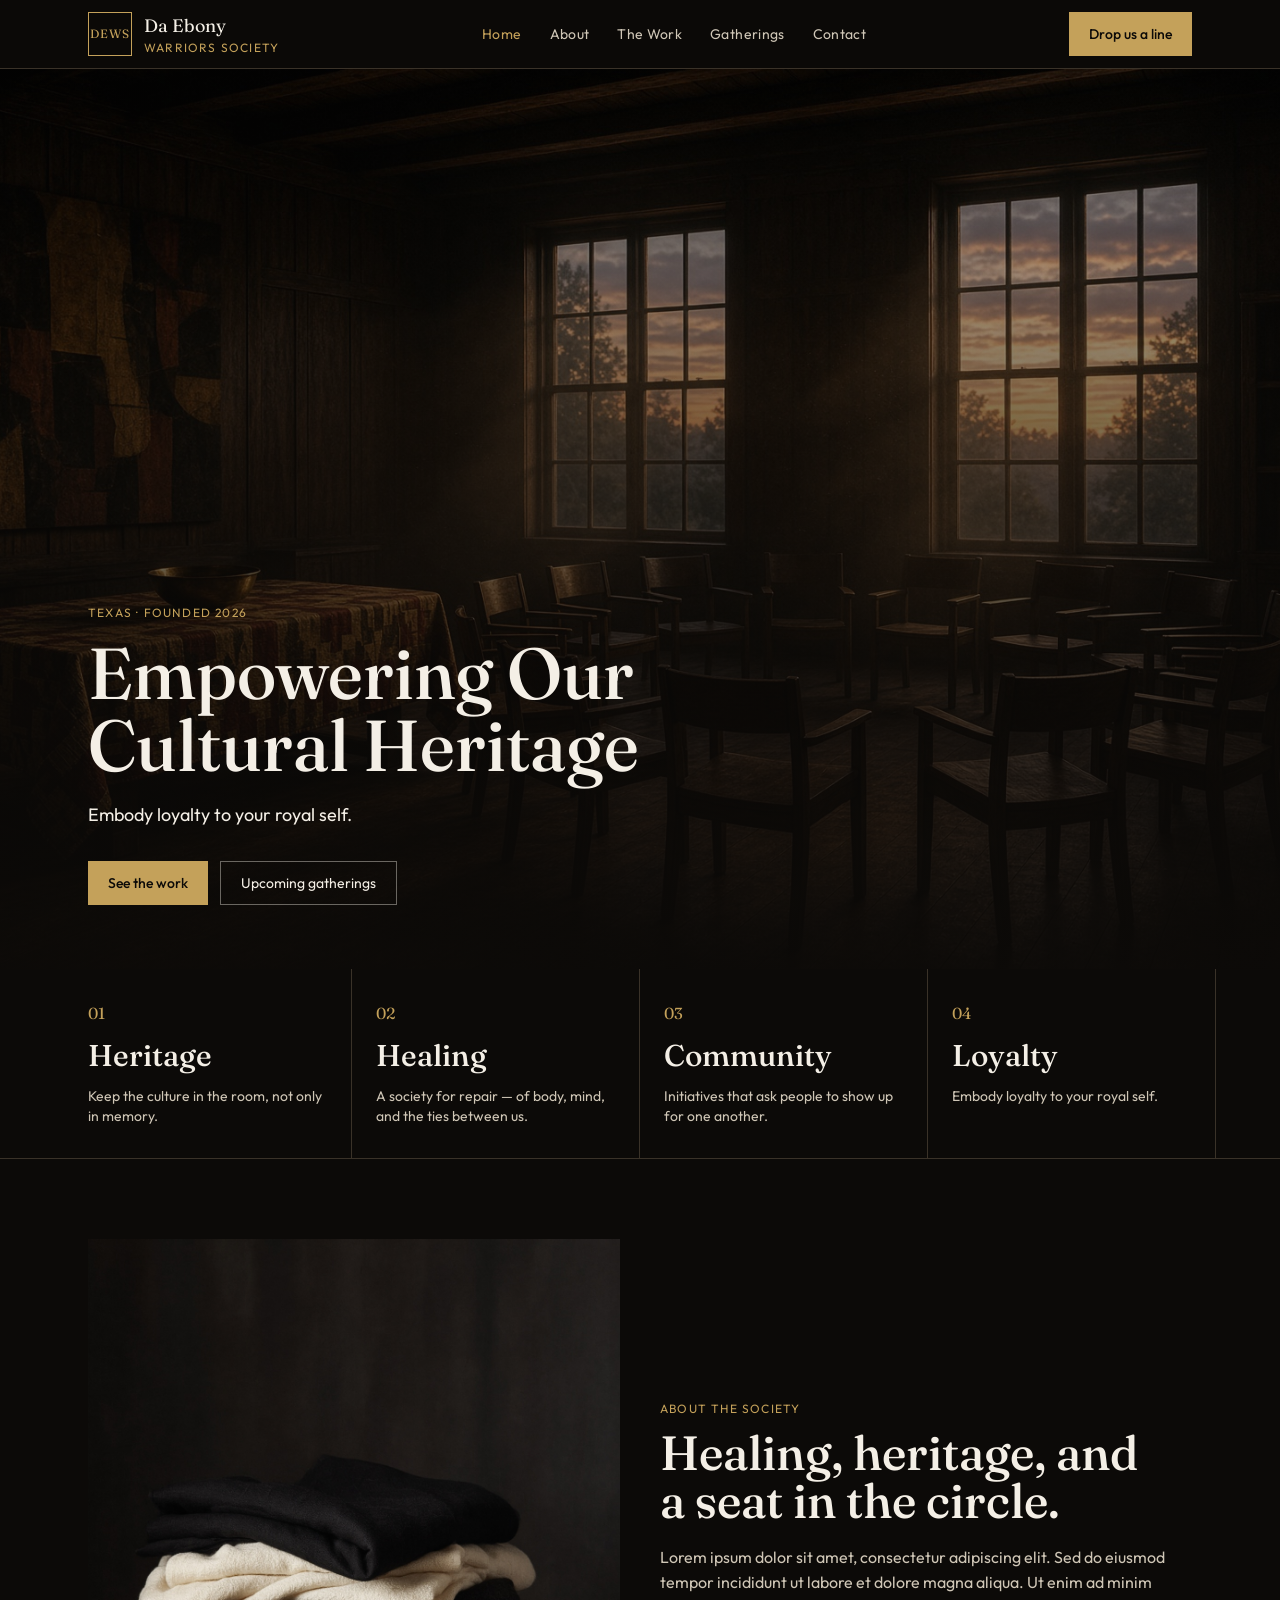
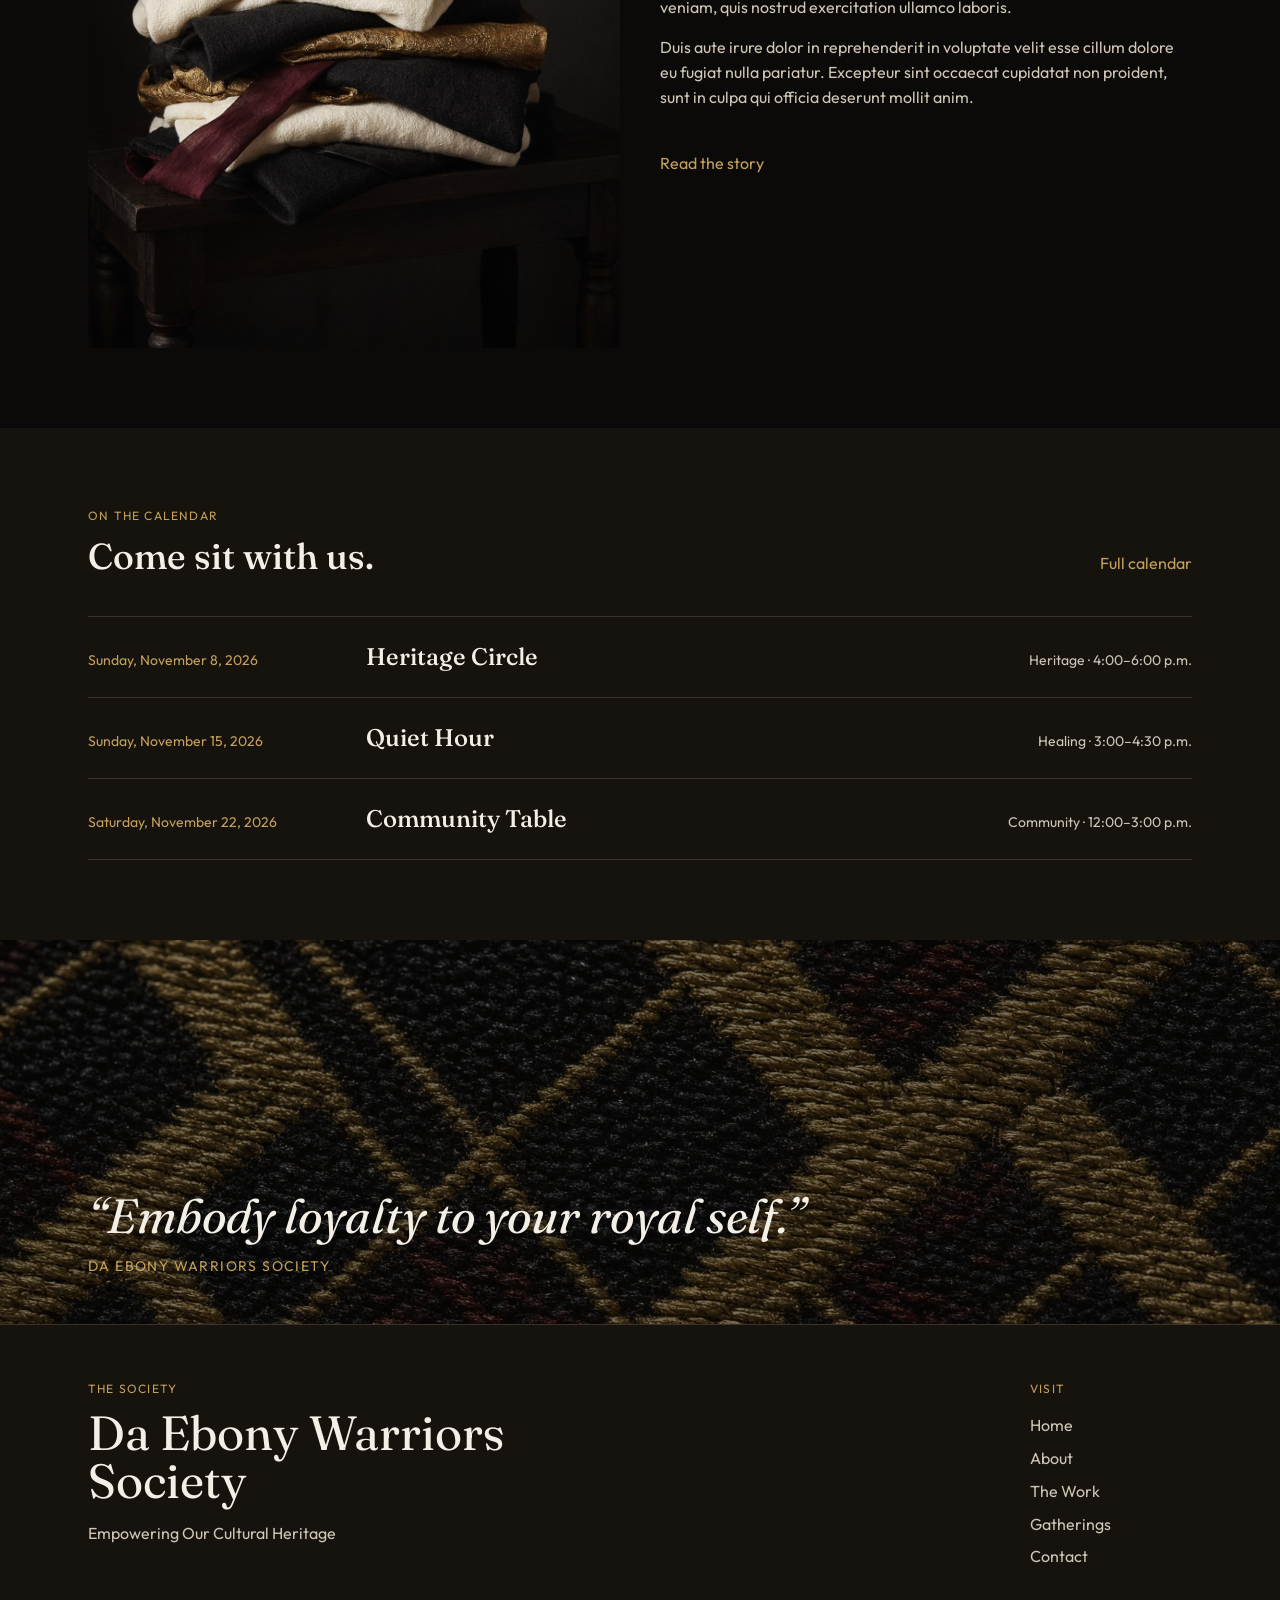
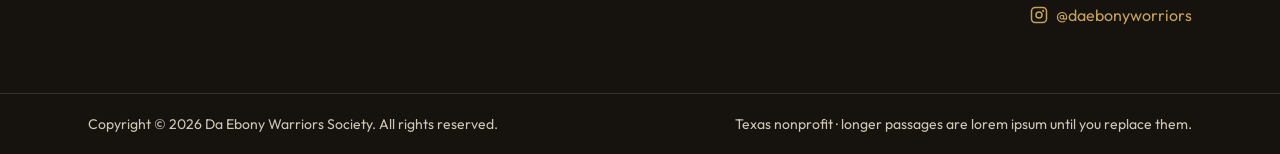
==== index.html @ 44c9ea02 "Initial Commit" ====
<!DOCTYPE html>
<html lang="en">
<head>
  <meta charset="utf-8">
  <meta name="viewport" content="width=device-width, initial-scale=1">
  <title>Da Ebony Warriors Society — Empowering Our Cultural Heritage</title>
  <meta name="description" content="Da Ebony Warriors Society. Empowering Our Cultural Heritage. A Texas society for healing, heritage, and community.">
  <meta name="theme-color" content="#0c0a08">
  <link rel="icon" href="favicon.svg" type="image/svg+xml">
  <link rel="preconnect" href="https://fonts.googleapis.com">
  <link rel="preconnect" href="https://fonts.gstatic.com" crossorigin>
  <link href="https://fonts.googleapis.com/css2?family=Fraunces:ital,opsz,wght@0,9..144,500;0,9..144,620;1,9..144,500&family=Outfit:wght@300;400;500;600&display=swap" rel="stylesheet">
  <link rel="stylesheet" href="css/site.css">
  <link rel="stylesheet" href="css/extras.css">
</head>
<body class="bg-ink text-ivory antialiased">
<div class="flex min-h-screen flex-col">
<a href="#content" class="sr-only focus:not-sr-only focus:fixed focus:top-3 focus:left-3 focus:z-50 focus:bg-gold focus:px-4 focus:py-3 focus:text-ink">Skip to content</a>
<header class="sticky top-0 z-40 border-b border-line bg-ink/95 backdrop-blur-md">
  <div class="mx-auto flex max-w-6xl items-center justify-between gap-4 px-6 py-3">
    <a href="index.html" class="flex items-center gap-3" aria-label="Da Ebony Warriors Society home">
      <span class="grid h-11 w-11 place-items-center border border-gold font-display text-xs tracking-widest text-gold">DEWS</span>
      <span class="leading-tight">
        <span class="block font-display text-lg text-ivory">Da Ebony</span>
        <span class="block text-xs tracking-widest text-gold uppercase">Warriors Society</span>
      </span>
    </a>
    <nav class="hidden items-center gap-7 md:flex" aria-label="Primary"><a class="text-sm tracking-wide text-gold" href="index.html">Home</a><a class="text-sm tracking-wide text-ivory-dim hover:text-ivory" href="about.html">About</a><a class="text-sm tracking-wide text-ivory-dim hover:text-ivory" href="work.html">The Work</a><a class="text-sm tracking-wide text-ivory-dim hover:text-ivory" href="gatherings.html">Gatherings</a><a class="text-sm tracking-wide text-ivory-dim hover:text-ivory" href="contact.html">Contact</a></nav>
    <a href="contact.html" class="hidden h-11 items-center bg-gold px-5 text-sm font-medium text-ink hover:bg-gold-2 md:inline-flex">Drop us a line</a>
    <details class="md:hidden">
      <summary class="grid h-11 w-11 place-items-center border border-line text-ivory" aria-label="Open menu"><svg xmlns="http://www.w3.org/2000/svg" width="22" height="22" viewBox="0 0 24 24" fill="none" stroke="currentColor" stroke-width="2" stroke-linecap="round" aria-hidden="true"><path d="M4 6h16M4 12h16M4 18h16"/></svg></summary>
      <nav class="absolute right-0 left-0 border-t border-line bg-ink px-6 py-4" aria-label="Mobile"><a class="flex h-12 items-center border-b border-line font-display text-2xl text-gold" href="index.html">Home</a><a class="flex h-12 items-center border-b border-line font-display text-2xl text-ivory" href="about.html">About</a><a class="flex h-12 items-center border-b border-line font-display text-2xl text-ivory" href="work.html">The Work</a><a class="flex h-12 items-center border-b border-line font-display text-2xl text-ivory" href="gatherings.html">Gatherings</a><a class="flex h-12 items-center border-b border-line font-display text-2xl text-ivory" href="contact.html">Contact</a></nav>
    </details>
  </div>
</header>
<main id="content" class="flex-1">

<section class="relative min-h-screen">
  <img src="images/hall.jpg" alt="An empty wood-paneled gathering room at dusk, chairs in a circle around a table with gold cloth" class="absolute inset-0 h-full w-full object-cover">
  <div class="hero-scrim absolute inset-0"></div>
  <div class="relative mx-auto flex min-h-screen max-w-6xl flex-col justify-end px-6 pt-28 pb-16">
    <p class="text-xs tracking-widest text-gold uppercase">Texas · Founded 2026</p>
    <h1 class="mt-4 max-w-4xl font-display text-5xl text-ivory md:text-7xl">Empowering Our Cultural Heritage</h1>
    <p class="mt-5 max-w-xl text-lg text-ivory">Embody loyalty to your royal self.</p>
    <div class="mt-8 flex flex-wrap gap-3">
      <a href="work.html" class="inline-flex h-11 items-center bg-gold px-5 text-sm font-medium text-ink hover:bg-gold-2">See the work</a>
      <a href="gatherings.html" class="inline-flex h-11 items-center border border-ivory/40 px-5 text-sm text-ivory hover:border-gold hover:text-gold">Upcoming gatherings</a>
    </div>
  </div>
</section>
<section class="border-b border-line"><div class="mx-auto grid max-w-6xl md:grid-cols-4"><article class="border-b border-line px-6 py-8 md:border-r md:border-b-0"><p class="font-display text-gold">01</p><h2 class="mt-3 font-display text-3xl">Heritage</h2><p class="mt-3 text-sm text-ivory-dim">Keep the culture in the room, not only in memory.</p></article><article class="border-b border-line px-6 py-8 md:border-r md:border-b-0"><p class="font-display text-gold">02</p><h2 class="mt-3 font-display text-3xl">Healing</h2><p class="mt-3 text-sm text-ivory-dim">A society for repair — of body, mind, and the ties between us.</p></article><article class="border-b border-line px-6 py-8 md:border-r md:border-b-0"><p class="font-display text-gold">03</p><h2 class="mt-3 font-display text-3xl">Community</h2><p class="mt-3 text-sm text-ivory-dim">Initiatives that ask people to show up for one another.</p></article><article class="border-b border-line px-6 py-8 md:border-r md:border-b-0 md:border-r-0"><p class="font-display text-gold">04</p><h2 class="mt-3 font-display text-3xl">Loyalty</h2><p class="mt-3 text-sm text-ivory-dim">Embody loyalty to your royal self.</p></article></div></section>
<section class="mx-auto grid max-w-6xl items-center gap-10 px-6 py-20 md:grid-cols-2">
  <img src="images/folds.jpg" alt="Folded black, ivory, and gold cloth on a dark wood bench" class="aspect-portrait w-full object-cover">
  <div>
    <p class="text-xs tracking-widest text-gold uppercase">About the society</p>
    <h2 class="mt-3 font-display text-4xl md:text-5xl">Healing, heritage, and a seat in the circle.</h2>
    <p class="mt-5 text-ivory-dim">Lorem ipsum dolor sit amet, consectetur adipiscing elit. Sed do eiusmod tempor incididunt ut labore et dolore magna aliqua. Ut enim ad minim veniam, quis nostrud exercitation ullamco laboris.</p>
    <p class="mt-4 text-ivory-dim">Duis aute irure dolor in reprehenderit in voluptate velit esse cillum dolore eu fugiat nulla pariatur. Excepteur sint occaecat cupidatat non proident, sunt in culpa qui officia deserunt mollit anim.</p>
    <a href="about.html" class="mt-8 inline-flex h-11 items-center text-gold hover:text-gold-2">Read the story</a>
  </div>
</section>
<section class="bg-ink-2"><div class="mx-auto max-w-6xl px-6 py-20">
  <div class="flex flex-wrap items-end justify-between gap-4">
    <div><p class="text-xs tracking-widest text-gold uppercase">On the calendar</p><h2 class="mt-3 font-display text-4xl">Come sit with us.</h2></div>
    <a href="gatherings.html" class="text-gold hover:text-gold-2">Full calendar</a>
  </div>
  <ul class="mt-10 divide-y divide-line border-y border-line"><li class="grid gap-2 py-6 md:grid-cols-12 md:items-baseline"><p class="text-sm text-gold md:col-span-3">Sunday, November 8, 2026</p><h3 class="font-display text-2xl md:col-span-5">Heritage Circle</h3><p class="text-sm text-ivory-dim md:col-span-4 md:text-right">Heritage · 4:00–6:00 p.m.</p></li><li class="grid gap-2 py-6 md:grid-cols-12 md:items-baseline"><p class="text-sm text-gold md:col-span-3">Sunday, November 15, 2026</p><h3 class="font-display text-2xl md:col-span-5">Quiet Hour</h3><p class="text-sm text-ivory-dim md:col-span-4 md:text-right">Healing · 3:00–4:30 p.m.</p></li><li class="grid gap-2 py-6 md:grid-cols-12 md:items-baseline"><p class="text-sm text-gold md:col-span-3">Saturday, November 22, 2026</p><h3 class="font-display text-2xl md:col-span-5">Community Table</h3><p class="text-sm text-ivory-dim md:col-span-4 md:text-right">Community · 12:00–3:00 p.m.</p></li></ul>
</div></section>
<section class="relative">
  <img src="images/cloth.jpg" alt="Handwoven black cloth with antique gold diamonds and chevrons" class="h-80 w-full object-cover md:h-96">
  <div class="absolute inset-0 flex items-end bg-ink/55">
    <blockquote class="mx-auto w-full max-w-6xl px-6 py-12">
      <p class="max-w-3xl font-display text-4xl text-ivory italic md:text-5xl">“Embody loyalty to your royal self.”</p>
      <footer class="mt-4 text-sm tracking-widest text-gold uppercase">Da Ebony Warriors Society</footer>
    </blockquote>
  </div>
</section>

</main>
<footer class="border-t border-line bg-ink-2">
  <div class="mx-auto grid max-w-6xl gap-10 px-6 py-14 md:grid-cols-12">
    <div class="md:col-span-7">
      <p class="text-xs tracking-widest text-gold uppercase">The society</p>
      <p class="mt-3 max-w-xl font-display text-4xl text-ivory md:text-5xl">Da Ebony Warriors Society</p>
      <p class="mt-4 max-w-md text-ivory-dim">Empowering Our Cultural Heritage</p>
    </div>
    <div class="md:col-span-5 md:justify-self-end">
      <p class="text-xs tracking-widest text-gold uppercase">Visit</p>
      <ul class="mt-4 space-y-2"><li><a class="text-ivory-dim hover:text-ivory" href="index.html">Home</a></li><li><a class="text-ivory-dim hover:text-ivory" href="about.html">About</a></li><li><a class="text-ivory-dim hover:text-ivory" href="work.html">The Work</a></li><li><a class="text-ivory-dim hover:text-ivory" href="gatherings.html">Gatherings</a></li><li><a class="text-ivory-dim hover:text-ivory" href="contact.html">Contact</a></li></ul>
      <a href="https://www.instagram.com/daebonyworriors/" class="mt-6 inline-flex h-11 items-center gap-2 text-gold hover:text-gold-2" target="_blank" rel="noreferrer"><svg xmlns="http://www.w3.org/2000/svg" width="18" height="18" viewBox="0 0 24 24" fill="none" stroke="currentColor" stroke-width="2" stroke-linecap="round" stroke-linejoin="round" aria-hidden="true"><rect width="20" height="20" x="2" y="2" rx="5"/><circle cx="12" cy="12" r="4"/><circle cx="17.5" cy="6.5" r="0.5" fill="currentColor"/></svg> @daebonyworriors</a>
    </div>
  </div>
  <div class="border-t border-line">
    <div class="mx-auto flex max-w-6xl flex-col gap-2 px-6 py-5 text-sm text-ivory-dim md:flex-row md:items-center md:justify-between">
      <p>Copyright © 2026 Da Ebony Warriors Society. All rights reserved.</p>
      <p>Texas nonprofit · longer passages are lorem ipsum until you replace them.</p>
    </div>
  </div>
</footer>
</div>
<script src="js/site.js"></script>
</body>
</html>
---- css/site.css ----
/*! tailwindcss v4.3.3 | MIT License | https://tailwindcss.com */
@layer properties{@supports (((-webkit-hyphens:none)) and (not (margin-trim:inline))) or ((-moz-orient:inline) and (not (color:rgb(from red r g b)))){*,:before,:after,::backdrop{--tw-scale-x:1;--tw-scale-y:1;--tw-scale-z:1;--tw-rotate-x:initial;--tw-rotate-y:initial;--tw-rotate-z:initial;--tw-skew-x:initial;--tw-skew-y:initial;--tw-space-y-reverse:0;--tw-divide-y-reverse:0;--tw-border-style:solid;--tw-leading:initial;--tw-font-weight:initial;--tw-tracking:initial;--tw-ordinal:initial;--tw-slashed-zero:initial;--tw-numeric-figure:initial;--tw-numeric-spacing:initial;--tw-numeric-fraction:initial;--tw-shadow:0 0 #0000;--tw-shadow-color:initial;--tw-shadow-alpha:100%;--tw-inset-shadow:0 0 #0000;--tw-inset-shadow-color:initial;--tw-inset-shadow-alpha:100%;--tw-ring-color:initial;--tw-ring-shadow:0 0 #0000;--tw-inset-ring-color:initial;--tw-inset-ring-shadow:0 0 #0000;--tw-ring-inset:initial;--tw-ring-offset-width:0px;--tw-ring-offset-color:#fff;--tw-ring-offset-shadow:0 0 #0000;--tw-outline-style:solid;--tw-blur:initial;--tw-brightness:initial;--tw-contrast:initial;--tw-grayscale:initial;--tw-hue-rotate:initial;--tw-invert:initial;--tw-opacity:initial;--tw-saturate:initial;--tw-sepia:initial;--tw-drop-shadow:initial;--tw-drop-shadow-color:initial;--tw-drop-shadow-alpha:100%;--tw-drop-shadow-size:initial;--tw-backdrop-blur:initial;--tw-backdrop-brightness:initial;--tw-backdrop-contrast:initial;--tw-backdrop-grayscale:initial;--tw-backdrop-hue-rotate:initial;--tw-backdrop-invert:initial;--tw-backdrop-opacity:initial;--tw-backdrop-saturate:initial;--tw-backdrop-sepia:initial;--tw-duration:initial;--tw-ease:initial;--tw-content:"";--tw-translate-x:0;--tw-translate-y:0;--tw-translate-z:0}}}@layer theme{:root,:host{--font-sans:"Outfit", system-ui, sans-serif;--font-mono:ui-monospace, SFMono-Regular, Menlo, Monaco, Consolas, "Liberation Mono", "Courier New", monospace;--color-red-500:oklch(63.7% .237 25.331);--color-zinc-50:oklch(98.5% 0 none);--color-zinc-400:oklch(70.5% .015 286.067);--color-zinc-500:oklch(55.2% .016 285.938);--color-zinc-900:oklch(21% .006 285.885);--color-zinc-950:oklch(14.1% .005 285.823);--color-neutral-100:oklch(97% 0 none);--color-neutral-300:oklch(87% 0 none);--color-neutral-500:oklch(55.6% 0 none);--color-neutral-700:oklch(37.1% 0 none);--color-neutral-900:oklch(20.5% 0 none);--color-black:#000;--color-white:#fff;--spacing:.25rem;--container-sm:24rem;--container-md:28rem;--container-xl:36rem;--container-2xl:42rem;--container-3xl:48rem;--container-4xl:56rem;--container-6xl:72rem;--text-xs:.75rem;--text-xs--line-height:calc(1 / .75);--text-sm:.875rem;--text-sm--line-height:calc(1.25 / .875);--text-base:1rem;--text-lg:1.125rem;--text-lg--line-height:calc(1.75 / 1.125);--text-xl:1.25rem;--text-xl--line-height:calc(1.75 / 1.25);--text-2xl:1.5rem;--text-2xl--line-height:calc(2 / 1.5);--text-3xl:1.875rem;--text-3xl--line-height:calc(2.25 / 1.875);--text-4xl:2.25rem;--text-4xl--line-height:calc(2.5 / 2.25);--text-5xl:3rem;--text-5xl--line-height:1;--text-6xl:3.75rem;--text-6xl--line-height:1;--text-7xl:4.5rem;--text-7xl--line-height:1;--font-weight-medium:500;--font-weight-semibold:600;--tracking-tight:-.025em;--tracking-wide:.025em;--tracking-widest:.1em;--leading-tight:1.25;--leading-snug:1.375;--leading-normal:1.5;--radius-xs:.125rem;--radius-sm:2px;--radius-md:.375rem;--radius-lg:.5rem;--radius-xl:.75rem;--radius-2xl:1rem;--ease-out:cubic-bezier(0, 0, .2, 1);--ease-in-out:cubic-bezier(.4, 0, .2, 1);--animate-pulse:pulse 2s cubic-bezier(.4, 0, .6, 1) infinite;--blur-md:12px;--aspect-video:16 / 9;--default-transition-duration:.15s;--default-transition-timing-function:cubic-bezier(.4, 0, .2, 1);--default-font-family:var(--font-sans);--default-mono-font-family:var(--font-mono);--font-display:"Fraunces", "Iowan Old Style", Georgia, serif;--color-ink:#0c0a08;--color-ink-2:#16120e;--color-line:#3a3228;--color-ivory:#f4efe6;--color-ivory-dim:#cfc6b6;--color-gold:#c4a15a;--color-gold-2:#e4c98a;--color-blood:#7a2e2a;--aspect-portrait:3 / 4;--aspect-photo:3 / 2}}@layer base{*,:after,:before,::backdrop{box-sizing:border-box;border:0 solid;margin:0;padding:0}::file-selector-button{box-sizing:border-box;border:0 solid;margin:0;padding:0}html,:host{-webkit-text-size-adjust:100%;tab-size:4;line-height:1.5;font-family:var(--default-font-family,-apple-system, BlinkMacSystemFont, "Segoe UI", Roboto, "Helvetica Neue", "Noto Sans", Arial, sans-serif, "Apple Color Emoji", "Segoe UI Emoji", "Segoe UI Symbol", "Noto Color Emoji");font-feature-settings:var(--default-font-feature-settings,normal);font-variation-settings:var(--default-font-variation-settings,normal);-webkit-tap-highlight-color:transparent}hr{height:0;color:inherit;border-top-width:1px}abbr:where([title]){-webkit-text-decoration:underline dotted;text-decoration:underline dotted}h1,h2,h3,h4,h5,h6{font-size:inherit;font-weight:inherit}a{color:inherit;-webkit-text-decoration:inherit;-webkit-text-decoration:inherit;-webkit-text-decoration:inherit;-webkit-text-decoration:inherit;text-decoration:inherit}b,strong{font-weight:bolder}code,kbd,samp,pre{font-family:var(--default-mono-font-family,ui-monospace, SFMono-Regular, Menlo, Monaco, Consolas, "Liberation Mono", "Courier New", monospace);font-feature-settings:var(--default-mono-font-feature-settings,normal);font-variation-settings:var(--default-mono-font-variation-settings,normal);font-size:1em}small{font-size:80%}sub,sup{vertical-align:baseline;font-size:75%;line-height:0;position:relative}sub{bottom:-.25em}sup{top:-.5em}table{text-indent:0;border-color:inherit;border-collapse:collapse}:-moz-focusring:where(:not(iframe)){outline:auto}progress{vertical-align:baseline}summary{display:list-item}ol,ul,menu{list-style:none}img,svg,video,canvas,audio,iframe,embed,object{vertical-align:middle;display:block}img,video{max-width:100%;height:auto}button,input,select,optgroup,textarea{font:inherit;font-feature-settings:inherit;font-variation-settings:inherit;letter-spacing:inherit;color:inherit;opacity:1;background-color:#0000;border-radius:0}::file-selector-button{font:inherit;font-feature-settings:inherit;font-variation-settings:inherit;letter-spacing:inherit;color:inherit;opacity:1;background-color:#0000;border-radius:0}:where(select:is([multiple],[size])) optgroup{font-weight:bolder}:where(select:is([multiple],[size])) optgroup option{padding-inline-start:20px}::file-selector-button{margin-inline-end:4px}::placeholder{opacity:1}@supports (not ((-webkit-appearance:-apple-pay-button))) or (contain-intrinsic-size:1px){::placeholder{color:currentColor}@supports (color:color-mix(in lab, red, red)){::placeholder{color:color-mix(in oklab, currentcolor 50%, transparent)}}}textarea{resize:vertical}::-webkit-search-decoration{-webkit-appearance:none}::-webkit-date-and-time-value{min-height:1lh;text-align:inherit}::-webkit-datetime-edit{display:inline-flex}::-webkit-datetime-edit-fields-wrapper{padding:0}::-webkit-datetime-edit{padding-block:0}::-webkit-datetime-edit-year-field{padding-block:0}::-webkit-datetime-edit-month-field{padding-block:0}::-webkit-datetime-edit-day-field{padding-block:0}::-webkit-datetime-edit-hour-field{padding-block:0}::-webkit-datetime-edit-minute-field{padding-block:0}::-webkit-datetime-edit-second-field{padding-block:0}::-webkit-datetime-edit-millisecond-field{padding-block:0}::-webkit-datetime-edit-meridiem-field{padding-block:0}::-webkit-calendar-picker-indicator{line-height:1}:-moz-ui-invalid{box-shadow:none}button,input:where([type=button],[type=reset],[type=submit]){appearance:button}::file-selector-button{appearance:button}::-webkit-inner-spin-button{height:auto}::-webkit-outer-spin-button{height:auto}[hidden]:where(:not([hidden=until-found])){display:none!important}html{scroll-behavior:smooth}body{background:var(--color-ink);color:var(--color-ivory);font-family:var(--font-sans);-webkit-font-smoothing:antialiased;line-height:1.55}h1,h2,h3{font-family:var(--font-display);text-wrap:balance;font-weight:500;line-height:1.08}p{text-wrap:pretty}button:not(:disabled),[role=button]:not(:disabled){cursor:pointer}:focus-visible{outline:2px solid var(--color-gold);outline-offset:3px}::selection{background:var(--color-gold);color:var(--color-ink)}img{max-width:100%}}@layer components;@layer utilities{.collapse{visibility:collapse}.invisible{visibility:hidden}.visible{visibility:visible}.sr-only{clip-path:inset(50%);white-space:nowrap;border-width:0;width:1px;height:1px;margin:-1px;padding:0;position:absolute;overflow:hidden}.absolute{position:absolute}.fixed{position:fixed}.relative{position:relative}.static{position:static}.sticky{position:sticky}.inset-0{inset:0}.top-0{top:0}.right-1{right:var(--spacing)}.right-2{right:calc(var(--spacing) * 2)}.right-3{right:calc(var(--spacing) * 3)}.right-4{right:calc(var(--spacing) * 4)}.left-1{left:var(--spacing)}.left-2{left:calc(var(--spacing) * 2)}.left-3{left:calc(var(--spacing) * 3)}.left-4{left:calc(var(--spacing) * 4)}.z-40{z-index:40}.container{width:100%}@media (width>=40rem){.container{max-width:40rem}}@media (width>=48rem){.container{max-width:48rem}}@media (width>=64rem){.container{max-width:64rem}}@media (width>=80rem){.container{max-width:80rem}}@media (width>=96rem){.container{max-width:96rem}}.mx-auto{margin-inline:auto}.mt-1{margin-top:var(--spacing)}.mt-2{margin-top:calc(var(--spacing) * 2)}.mt-3{margin-top:calc(var(--spacing) * 3)}.mt-4{margin-top:calc(var(--spacing) * 4)}.mt-5{margin-top:calc(var(--spacing) * 5)}.mt-6{margin-top:calc(var(--spacing) * 6)}.mt-8{margin-top:calc(var(--spacing) * 8)}.mt-10{margin-top:calc(var(--spacing) * 10)}.ml-px{margin-left:1px}.block{display:block}.flex{display:flex}.grid{display:grid}.hidden{display:none}.inline{display:inline}.inline-flex{display:inline-flex}.table{display:table}.aspect-photo{aspect-ratio:var(--aspect-photo)}.aspect-portrait{aspect-ratio:var(--aspect-portrait)}.aspect-video{aspect-ratio:var(--aspect-video)}.size-5{width:calc(var(--spacing) * 5);height:calc(var(--spacing) * 5)}.size-10{width:calc(var(--spacing) * 10);height:calc(var(--spacing) * 10)}.h-4{height:calc(var(--spacing) * 4)}.h-8{height:calc(var(--spacing) * 8)}.h-11{height:calc(var(--spacing) * 11)}.h-12{height:calc(var(--spacing) * 12)}.h-80{height:calc(var(--spacing) * 80)}.h-full{height:100%}.min-h-screen{min-height:100vh}.w-4{width:calc(var(--spacing) * 4)}.w-8{width:calc(var(--spacing) * 8)}.w-11{width:calc(var(--spacing) * 11)}.w-full{width:100%}.max-w-2xl{max-width:var(--container-2xl)}.max-w-3xl{max-width:var(--container-3xl)}.max-w-4xl{max-width:var(--container-4xl)}.max-w-6xl{max-width:var(--container-6xl)}.max-w-md{max-width:var(--container-md)}.max-w-sm{max-width:var(--container-sm)}.max-w-xl{max-width:var(--container-xl)}.flex-1{flex:1}.shrink{flex-shrink:1}.scale-100{--tw-scale-x:100%;--tw-scale-y:100%;--tw-scale-z:100%;scale:var(--tw-scale-x) var(--tw-scale-y)}.scale-\[0\.25\]{scale:.25}.transform{transform:var(--tw-rotate-x,) var(--tw-rotate-y,) var(--tw-rotate-z,) var(--tw-skew-x,) var(--tw-skew-y,)}.animate-pulse{animation:var(--animate-pulse)}.cursor-pointer{cursor:pointer}.resize{resize:both}.flex-col{flex-direction:column}.flex-wrap{flex-wrap:wrap}.place-items-center{place-items:center}.items-center{align-items:center}.items-end{align-items:flex-end}.items-start{align-items:flex-start}.justify-between{justify-content:space-between}.justify-center{justify-content:center}.justify-end{justify-content:flex-end}.gap-2{gap:calc(var(--spacing) * 2)}.gap-3{gap:calc(var(--spacing) * 3)}.gap-4{gap:calc(var(--spacing) * 4)}.gap-6{gap:calc(var(--spacing) * 6)}.gap-7{gap:calc(var(--spacing) * 7)}.gap-8{gap:calc(var(--spacing) * 8)}.gap-10{gap:calc(var(--spacing) * 10)}.gap-12{gap:calc(var(--spacing) * 12)}:where(.space-y-2>:not(:last-child)){--tw-space-y-reverse:0;margin-block-start:calc(calc(var(--spacing) * 2) * var(--tw-space-y-reverse));margin-block-end:calc(calc(var(--spacing) * 2) * calc(1 - var(--tw-space-y-reverse)))}:where(.space-y-3>:not(:last-child)){--tw-space-y-reverse:0;margin-block-start:calc(calc(var(--spacing) * 3) * var(--tw-space-y-reverse));margin-block-end:calc(calc(var(--spacing) * 3) * calc(1 - var(--tw-space-y-reverse)))}:where(.divide-y>:not(:last-child)){--tw-divide-y-reverse:0;border-bottom-style:var(--tw-border-style);border-top-style:var(--tw-border-style);border-top-width:calc(1px * var(--tw-divide-y-reverse));border-bottom-width:calc(1px * calc(1 - var(--tw-divide-y-reverse)))}:where(.divide-line>:not(:last-child)){border-color:var(--color-line)}.truncate{text-overflow:ellipsis;white-space:nowrap;overflow:hidden}.rounded{border-radius:.25rem}.rounded-2xl{border-radius:var(--radius-2xl)}.rounded-full{border-radius:2147483647px}.rounded-lg{border-radius:var(--radius-lg)}.rounded-md{border-radius:var(--radius-md)}.rounded-xl{border-radius:var(--radius-xl)}.border{border-style:var(--tw-border-style);border-width:1px}.border-y{border-block-style:var(--tw-border-style);border-block-width:1px}.border-t{border-top-style:var(--tw-border-style);border-top-width:1px}.border-b{border-bottom-style:var(--tw-border-style);border-bottom-width:1px}.border-l-2{border-left-style:var(--tw-border-style);border-left-width:2px}.border-gold{border-color:var(--color-gold)}.border-ivory\/40{border-color:#f4efe666}@supports (color:color-mix(in lab, red, red)){.border-ivory\/40{border-color:color-mix(in oklab, var(--color-ivory) 40%, transparent)}}.border-line{border-color:var(--color-line)}.border-neutral-300{border-color:var(--color-neutral-300)}.bg-black{background-color:var(--color-black)}.bg-black\/10{background-color:#0000001a}@supports (color:color-mix(in lab, red, red)){.bg-black\/10{background-color:color-mix(in oklab, var(--color-black) 10%, transparent)}}.bg-blood{background-color:var(--color-blood)}.bg-gold{background-color:var(--color-gold)}.bg-ink{background-color:var(--color-ink)}.bg-ink-2{background-color:var(--color-ink-2)}.bg-ink\/55{background-color:#0c0a088c}@supports (color:color-mix(in lab, red, red)){.bg-ink\/55{background-color:color-mix(in oklab, var(--color-ink) 55%, transparent)}}.bg-ink\/95{background-color:#0c0a08f2}@supports (color:color-mix(in lab, red, red)){.bg-ink\/95{background-color:color-mix(in oklab, var(--color-ink) 95%, transparent)}}.bg-ivory{background-color:var(--color-ivory)}.bg-zinc-50{background-color:var(--color-zinc-50)}.object-cover{object-fit:cover}.p-2{padding:calc(var(--spacing) * 2)}.p-6{padding:calc(var(--spacing) * 6)}.p-8{padding:calc(var(--spacing) * 8)}.p-\[16px\]{padding:16px}.px-3{padding-inline:calc(var(--spacing) * 3)}.px-4{padding-inline:calc(var(--spacing) * 4)}.px-5{padding-inline:calc(var(--spacing) * 5)}.px-6{padding-inline:calc(var(--spacing) * 6)}.py-2{padding-block:calc(var(--spacing) * 2)}.py-3{padding-block:calc(var(--spacing) * 3)}.py-4{padding-block:calc(var(--spacing) * 4)}.py-5{padding-block:calc(var(--spacing) * 5)}.py-6{padding-block:calc(var(--spacing) * 6)}.py-8{padding-block:calc(var(--spacing) * 8)}.py-12{padding-block:calc(var(--spacing) * 12)}.py-14{padding-block:calc(var(--spacing) * 14)}.py-16{padding-block:calc(var(--spacing) * 16)}.py-20{padding-block:calc(var(--spacing) * 20)}.py-24{padding-block:calc(var(--spacing) * 24)}.pt-28{padding-top:calc(var(--spacing) * 28)}.pr-3\.5{padding-right:calc(var(--spacing) * 3.5)}.pb-8{padding-bottom:calc(var(--spacing) * 8)}.pb-16{padding-bottom:calc(var(--spacing) * 16)}.pl-4{padding-left:calc(var(--spacing) * 4)}.text-center{text-align:center}.text-left{text-align:left}.font-display{font-family:var(--font-display)}.text-2xl{font-size:var(--text-2xl);line-height:var(--tw-leading,var(--text-2xl--line-height))}.text-3xl{font-size:var(--text-3xl);line-height:var(--tw-leading,var(--text-3xl--line-height))}.text-4xl{font-size:var(--text-4xl);line-height:var(--tw-leading,var(--text-4xl--line-height))}.text-5xl{font-size:var(--text-5xl);line-height:var(--tw-leading,var(--text-5xl--line-height))}.text-lg{font-size:var(--text-lg);line-height:var(--tw-leading,var(--text-lg--line-height))}.text-sm{font-size:var(--text-sm);line-height:var(--tw-leading,var(--text-sm--line-height))}.text-xl{font-size:var(--text-xl);line-height:var(--tw-leading,var(--text-xl--line-height))}.text-xs{font-size:var(--text-xs);line-height:var(--tw-leading,var(--text-xs--line-height))}.text-\[13px\]{font-size:13px}.leading-tight{--tw-leading:var(--leading-tight);line-height:var(--leading-tight)}.font-medium{--tw-font-weight:var(--font-weight-medium);font-weight:var(--font-weight-medium)}.font-semibold{--tw-font-weight:var(--font-weight-semibold);font-weight:var(--font-weight-semibold)}.tracking-wide{--tw-tracking:var(--tracking-wide);letter-spacing:var(--tracking-wide)}.tracking-widest{--tw-tracking:var(--tracking-widest);letter-spacing:var(--tracking-widest)}.text-balance{text-wrap:balance}.text-wrap{text-wrap:wrap}.break-words{overflow-wrap:break-word}.text-gold{color:var(--color-gold)}.text-gold-2{color:var(--color-gold-2)}.text-ink{color:var(--color-ink)}.text-ivory{color:var(--color-ivory)}.text-ivory-dim{color:var(--color-ivory-dim)}.text-neutral-500{color:var(--color-neutral-500)}.text-red-500{color:var(--color-red-500)}.text-white{color:var(--color-white)}.text-zinc-500{color:var(--color-zinc-500)}.text-zinc-900{color:var(--color-zinc-900)}.uppercase{text-transform:uppercase}.italic{font-style:italic}.tabular-nums{--tw-numeric-spacing:tabular-nums;font-variant-numeric:var(--tw-ordinal,) var(--tw-slashed-zero,) var(--tw-numeric-figure,) var(--tw-numeric-spacing,) var(--tw-numeric-fraction,)}.underline-offset-4{text-underline-offset:4px}.antialiased{-webkit-font-smoothing:antialiased;-moz-osx-font-smoothing:grayscale}.accent-gold{accent-color:var(--color-gold)}.opacity-0{opacity:0}.opacity-70{opacity:.7}.opacity-100{opacity:1}.shadow{--tw-shadow:0 1px 3px 0 var(--tw-shadow-color,#0000001a), 0 1px 2px -1px var(--tw-shadow-color,#0000001a);box-shadow:var(--tw-inset-shadow), var(--tw-inset-ring-shadow), var(--tw-ring-offset-shadow), var(--tw-ring-shadow), var(--tw-shadow)}.ring{--tw-ring-shadow:var(--tw-ring-inset,) 0 0 0 calc(1px + var(--tw-ring-offset-width)) var(--tw-ring-color,currentcolor);box-shadow:var(--tw-inset-shadow), var(--tw-inset-ring-shadow), var(--tw-ring-offset-shadow), var(--tw-ring-shadow), var(--tw-shadow)}.outline,.outline-1{outline-style:var(--tw-outline-style);outline-width:1px}.-outline-offset-1{outline-offset:calc(1px * -1)}.outline-black\/10{outline-color:#0000001a}@supports (color:color-mix(in lab, red, red)){.outline-black\/10{outline-color:color-mix(in oklab, var(--color-black) 10%, transparent)}}.blur{--tw-blur:blur(8px);filter:var(--tw-blur,) var(--tw-brightness,) var(--tw-contrast,) var(--tw-grayscale,) var(--tw-hue-rotate,) var(--tw-invert,) var(--tw-saturate,) var(--tw-sepia,) var(--tw-drop-shadow,)}.blur-\[4px\]{--tw-blur:blur(4px);filter:var(--tw-blur,) var(--tw-brightness,) var(--tw-contrast,) var(--tw-grayscale,) var(--tw-hue-rotate,) var(--tw-invert,) var(--tw-saturate,) var(--tw-sepia,) var(--tw-drop-shadow,)}.blur-none{--tw-blur: ;filter:var(--tw-blur,) var(--tw-brightness,) var(--tw-contrast,) var(--tw-grayscale,) var(--tw-hue-rotate,) var(--tw-invert,) var(--tw-saturate,) var(--tw-sepia,) var(--tw-drop-shadow,)}.grayscale{--tw-grayscale:grayscale(100%);filter:var(--tw-blur,) var(--tw-brightness,) var(--tw-contrast,) var(--tw-grayscale,) var(--tw-hue-rotate,) var(--tw-invert,) var(--tw-saturate,) var(--tw-sepia,) var(--tw-drop-shadow,)}.invert{--tw-invert:invert(100%);filter:var(--tw-blur,) var(--tw-brightness,) var(--tw-contrast,) var(--tw-grayscale,) var(--tw-hue-rotate,) var(--tw-invert,) var(--tw-saturate,) var(--tw-sepia,) var(--tw-drop-shadow,)}.sepia{--tw-sepia:sepia(100%);filter:var(--tw-blur,) var(--tw-brightness,) var(--tw-contrast,) var(--tw-grayscale,) var(--tw-hue-rotate,) var(--tw-invert,) var(--tw-saturate,) var(--tw-sepia,) var(--tw-drop-shadow,)}.filter{filter:var(--tw-blur,) var(--tw-brightness,) var(--tw-contrast,) var(--tw-grayscale,) var(--tw-hue-rotate,) var(--tw-invert,) var(--tw-saturate,) var(--tw-sepia,) var(--tw-drop-shadow,)}.backdrop-blur-md{--tw-backdrop-blur:blur(var(--blur-md));-webkit-backdrop-filter:var(--tw-backdrop-blur,) var(--tw-backdrop-brightness,) var(--tw-backdrop-contrast,) var(--tw-backdrop-grayscale,) var(--tw-backdrop-hue-rotate,) var(--tw-backdrop-invert,) var(--tw-backdrop-opacity,) var(--tw-backdrop-saturate,) var(--tw-backdrop-sepia,);backdrop-filter:var(--tw-backdrop-blur,) var(--tw-backdrop-brightness,) var(--tw-backdrop-contrast,) var(--tw-backdrop-grayscale,) var(--tw-backdrop-hue-rotate,) var(--tw-backdrop-invert,) var(--tw-backdrop-opacity,) var(--tw-backdrop-saturate,) var(--tw-backdrop-sepia,)}.transition{transition-property:color,background-color,border-color,outline-color,text-decoration-color,fill,stroke,--tw-gradient-from,--tw-gradient-via,--tw-gradient-to,opacity,box-shadow,transform,translate,scale,rotate,filter,-webkit-backdrop-filter,backdrop-filter,display,content-visibility,overlay,pointer-events;transition-timing-function:var(--tw-ease,var(--default-transition-timing-function));transition-duration:var(--tw-duration,var(--default-transition-duration))}.transition-\[box-shadow\]{transition-property:box-shadow;transition-timing-function:var(--tw-ease,var(--default-transition-timing-function));transition-duration:var(--tw-duration,var(--default-transition-duration))}.transition-\[opacity\,filter\,scale\]{transition-property:opacity,filter,scale;transition-timing-function:var(--tw-ease,var(--default-transition-timing-function));transition-duration:var(--tw-duration,var(--default-transition-duration))}.transition-\[scale\,background-color\]{transition-property:scale,background-color;transition-timing-function:var(--tw-ease,var(--default-transition-timing-function));transition-duration:var(--tw-duration,var(--default-transition-duration))}.transition-\[scale\,opacity\,filter\]{transition-property:scale,opacity,filter;transition-timing-function:var(--tw-ease,var(--default-transition-timing-function));transition-duration:var(--tw-duration,var(--default-transition-duration))}.transition-transform{transition-property:transform,translate,scale,rotate;transition-timing-function:var(--tw-ease,var(--default-transition-timing-function));transition-duration:var(--tw-duration,var(--default-transition-duration))}.duration-150{--tw-duration:.15s;transition-duration:.15s}.duration-300{--tw-duration:.3s;transition-duration:.3s}.ease-\[cubic-bezier\(0\.2\,0\,0\,1\)\]{--tw-ease:cubic-bezier(.2,0,0,1);transition-timing-function:cubic-bezier(.2,0,0,1)}.ease-out{--tw-ease:var(--ease-out);transition-timing-function:var(--ease-out)}.outline-none{--tw-outline-style:none;outline-style:none}.after\:absolute:after{content:var(--tw-content);position:absolute}.after\:top-1\/2:after{content:var(--tw-content);top:50%}.after\:left-1\/2:after{content:var(--tw-content);left:50%}.after\:size-10:after{content:var(--tw-content);width:calc(var(--spacing) * 10);height:calc(var(--spacing) * 10)}.after\:-translate-1\/2:after{content:var(--tw-content);--tw-translate-x:calc(calc(1 / 2 * 100%) * -1);--tw-translate-y:calc(calc(1 / 2 * 100%) * -1);translate:var(--tw-translate-x) var(--tw-translate-y)}.first\:mt-0:first-child{margin-top:0}@media (hover:hover){.hover\:border-gold:hover{border-color:var(--color-gold)}.hover\:bg-gold-2:hover{background-color:var(--color-gold-2)}.hover\:bg-neutral-100:hover{background-color:var(--color-neutral-100)}.hover\:text-gold:hover{color:var(--color-gold)}.hover\:text-gold-2:hover{color:var(--color-gold-2)}.hover\:text-ivory:hover{color:var(--color-ivory)}.hover\:underline:hover{text-decoration-line:underline}}.focus\:not-sr-only:focus{clip-path:none;white-space:normal;width:auto;height:auto;margin:0;padding:0;position:static;overflow:visible}.focus\:fixed:focus{position:fixed}.focus\:top-3:focus{top:calc(var(--spacing) * 3)}.focus\:left-3:focus{left:calc(var(--spacing) * 3)}.focus\:z-50:focus{z-index:50}.focus\:border-gold:focus{border-color:var(--color-gold)}.focus\:bg-gold:focus{background-color:var(--color-gold)}.focus\:px-4:focus{padding-inline:calc(var(--spacing) * 4)}.focus\:py-3:focus{padding-block:calc(var(--spacing) * 3)}.focus\:text-ink:focus{color:var(--color-ink)}.active\:scale-\[0\.96\]:active,.active\:not-disabled\:scale-\[0\.96\]:active:not(:disabled){scale:.96}.disabled\:cursor-wait:disabled{cursor:wait}.disabled\:no-underline:disabled{text-decoration-line:none}@media (width>=48rem){.md\:col-span-3{grid-column:span 3/span 3}.md\:col-span-4{grid-column:span 4/span 4}.md\:col-span-5{grid-column:span 5/span 5}.md\:col-span-7{grid-column:span 7/span 7}.md\:col-span-8{grid-column:span 8/span 8}.md\:flex{display:flex}.md\:hidden{display:none}.md\:inline-flex{display:inline-flex}.md\:h-96{height:calc(var(--spacing) * 96)}.md\:grid-cols-2{grid-template-columns:repeat(2,minmax(0,1fr))}.md\:grid-cols-3{grid-template-columns:repeat(3,minmax(0,1fr))}.md\:grid-cols-4{grid-template-columns:repeat(4,minmax(0,1fr))}.md\:grid-cols-12{grid-template-columns:repeat(12,minmax(0,1fr))}.md\:flex-row{flex-direction:row}.md\:items-baseline{align-items:baseline}.md\:items-center{align-items:center}.md\:justify-between{justify-content:space-between}.md\:justify-self-end{justify-self:flex-end}.md\:border-r{border-right-style:var(--tw-border-style);border-right-width:1px}.md\:border-b-0{border-bottom-style:var(--tw-border-style);border-bottom-width:0}.md\:p-8{padding:calc(var(--spacing) * 8)}.md\:py-24{padding-block:calc(var(--spacing) * 24)}.md\:text-right{text-align:right}.md\:text-5xl{font-size:var(--text-5xl);line-height:var(--tw-leading,var(--text-5xl--line-height))}.md\:text-6xl{font-size:var(--text-6xl);line-height:var(--tw-leading,var(--text-6xl--line-height))}.md\:text-7xl{font-size:var(--text-7xl);line-height:var(--tw-leading,var(--text-7xl--line-height))}.last\:md\:border-r-0:last-child{border-right-style:var(--tw-border-style);border-right-width:0}}@media (prefers-color-scheme:dark){.dark\:border-neutral-700{border-color:var(--color-neutral-700)}.dark\:bg-white\/20{background-color:#fff3}@supports (color:color-mix(in lab, red, red)){.dark\:bg-white\/20{background-color:color-mix(in oklab, var(--color-white) 20%, transparent)}}.dark\:bg-zinc-950{background-color:var(--color-zinc-950)}.dark\:text-zinc-50{color:var(--color-zinc-50)}.dark\:text-zinc-400{color:var(--color-zinc-400)}.dark\:outline-white\/10{outline-color:#ffffff1a}@supports (color:color-mix(in lab, red, red)){.dark\:outline-white\/10{outline-color:color-mix(in oklab, var(--color-white) 10%, transparent)}}@media (hover:hover){.dark\:hover\:bg-neutral-900:hover{background-color:var(--color-neutral-900)}}}}.hero-scrim{background:linear-gradient(#0c0a0833 0%,#0c0a088c 42%,#0c0a08f0 100%)}@supports (color:color-mix(in lab, red, red)){.hero-scrim{background:linear-gradient(180deg, color-mix(in oklab, var(--color-ink) 20%, transparent) 0%, color-mix(in oklab, var(--color-ink) 55%, transparent) 42%, color-mix(in oklab, var(--color-ink) 94%, transparent) 100%)}}@media (prefers-reduced-motion:reduce){html{scroll-behavior:auto}*,:before,:after{transition-duration:.01ms!important;animation-duration:.01ms!important;animation-iteration-count:1!important}}@property --tw-scale-x{syntax:"*";inherits:false;initial-value:1}@property --tw-scale-y{syntax:"*";inherits:false;initial-value:1}@property --tw-scale-z{syntax:"*";inherits:false;initial-value:1}@property --tw-rotate-x{syntax:"*";inherits:false}@property --tw-rotate-y{syntax:"*";inherits:false}@property --tw-rotate-z{syntax:"*";inherits:false}@property --tw-skew-x{syntax:"*";inherits:false}@property --tw-skew-y{syntax:"*";inherits:false}@property --tw-space-y-reverse{syntax:"*";inherits:false;initial-value:0}@property --tw-divide-y-reverse{syntax:"*";inherits:false;initial-value:0}@property --tw-border-style{syntax:"*";inherits:false;initial-value:solid}@property --tw-leading{syntax:"*";inherits:false}@property --tw-font-weight{syntax:"*";inherits:false}@property --tw-tracking{syntax:"*";inherits:false}@property --tw-ordinal{syntax:"*";inherits:false}@property --tw-slashed-zero{syntax:"*";inherits:false}@property --tw-numeric-figure{syntax:"*";inherits:false}@property --tw-numeric-spacing{syntax:"*";inherits:false}@property --tw-numeric-fraction{syntax:"*";inherits:false}@property --tw-shadow{syntax:"*";inherits:false;initial-value:0 0 #0000}@property --tw-shadow-color{syntax:"*";inherits:false}@property --tw-shadow-alpha{syntax:"<percentage>";inherits:false;initial-value:100%}@property --tw-inset-shadow{syntax:"*";inherits:false;initial-value:0 0 #0000}@property --tw-inset-shadow-color{syntax:"*";inherits:false}@property --tw-inset-shadow-alpha{syntax:"<percentage>";inherits:false;initial-value:100%}@property --tw-ring-color{syntax:"*";inherits:false}@property --tw-ring-shadow{syntax:"*";inherits:false;initial-value:0 0 #0000}@property --tw-inset-ring-color{syntax:"*";inherits:false}@property --tw-inset-ring-shadow{syntax:"*";inherits:false;initial-value:0 0 #0000}@property --tw-ring-inset{syntax:"*";inherits:false}@property --tw-ring-offset-width{syntax:"<length>";inherits:false;initial-value:0}@property --tw-ring-offset-color{syntax:"*";inherits:false;initial-value:#fff}@property --tw-ring-offset-shadow{syntax:"*";inherits:false;initial-value:0 0 #0000}@property --tw-outline-style{syntax:"*";inherits:false;initial-value:solid}@property --tw-blur{syntax:"*";inherits:false}@property --tw-brightness{syntax:"*";inherits:false}@property --tw-contrast{syntax:"*";inherits:false}@property --tw-grayscale{syntax:"*";inherits:false}@property --tw-hue-rotate{syntax:"*";inherits:false}@property --tw-invert{syntax:"*";inherits:false}@property --tw-opacity{syntax:"*";inherits:false}@property --tw-saturate{syntax:"*";inherits:false}@property --tw-sepia{syntax:"*";inherits:false}@property --tw-drop-shadow{syntax:"*";inherits:false}@property --tw-drop-shadow-color{syntax:"*";inherits:false}@property --tw-drop-shadow-alpha{syntax:"<percentage>";inherits:false;initial-value:100%}@property --tw-drop-shadow-size{syntax:"*";inherits:false}@property --tw-backdrop-blur{syntax:"*";inherits:false}@property --tw-backdrop-brightness{syntax:"*";inherits:false}@property --tw-backdrop-contrast{syntax:"*";inherits:false}@property --tw-backdrop-grayscale{syntax:"*";inherits:false}@property --tw-backdrop-hue-rotate{syntax:"*";inherits:false}@property --tw-backdrop-invert{syntax:"*";inherits:false}@property --tw-backdrop-opacity{syntax:"*";inherits:false}@property --tw-backdrop-saturate{syntax:"*";inherits:false}@property --tw-backdrop-sepia{syntax:"*";inherits:false}@property --tw-duration{syntax:"*";inherits:false}@property --tw-ease{syntax:"*";inherits:false}@property --tw-content{syntax:"*";inherits:false;initial-value:""}@property --tw-translate-x{syntax:"*";inherits:false;initial-value:0}@property --tw-translate-y{syntax:"*";inherits:false;initial-value:0}@property --tw-translate-z{syntax:"*";inherits:false;initial-value:0}@keyframes pulse{50%{opacity:.5}}
---- css/extras.css ----
summary { list-style: none; cursor: pointer; }
summary::-webkit-details-marker { display: none; }
.gathering[hidden] { display: none; }
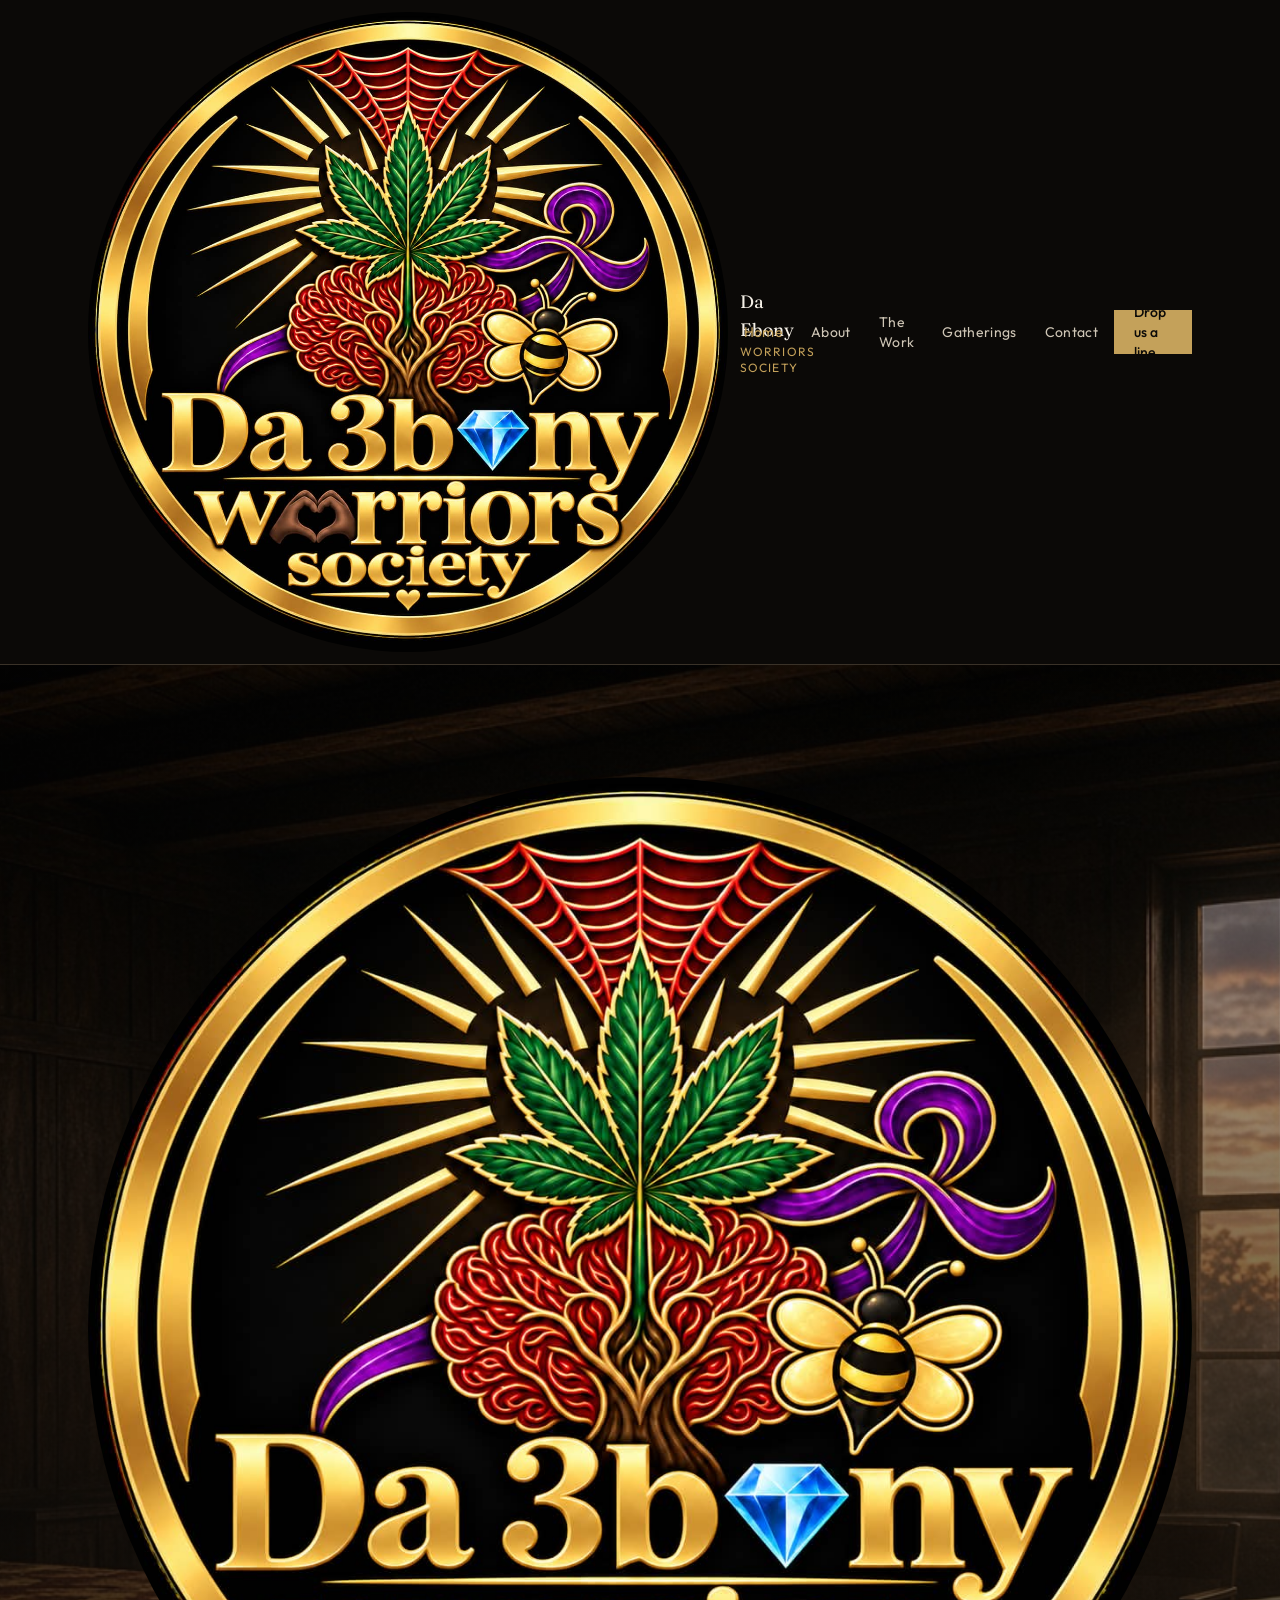
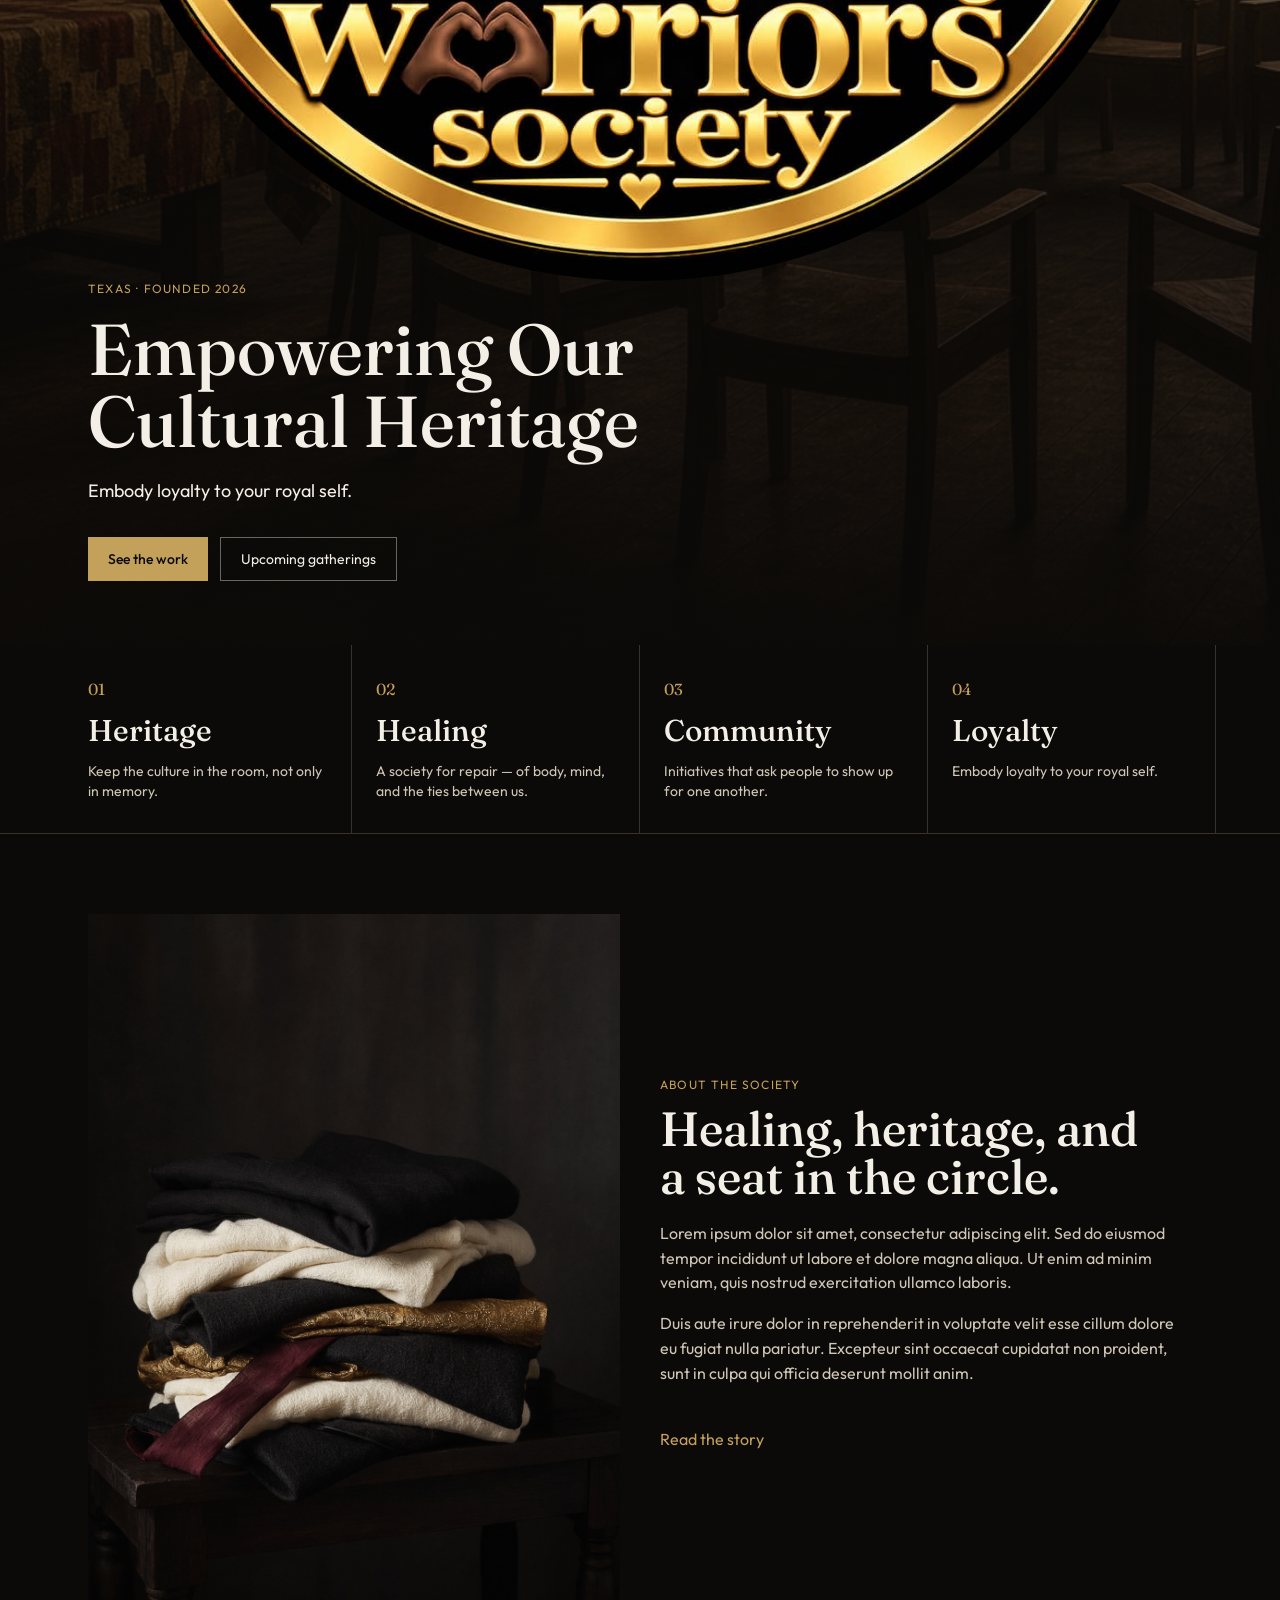
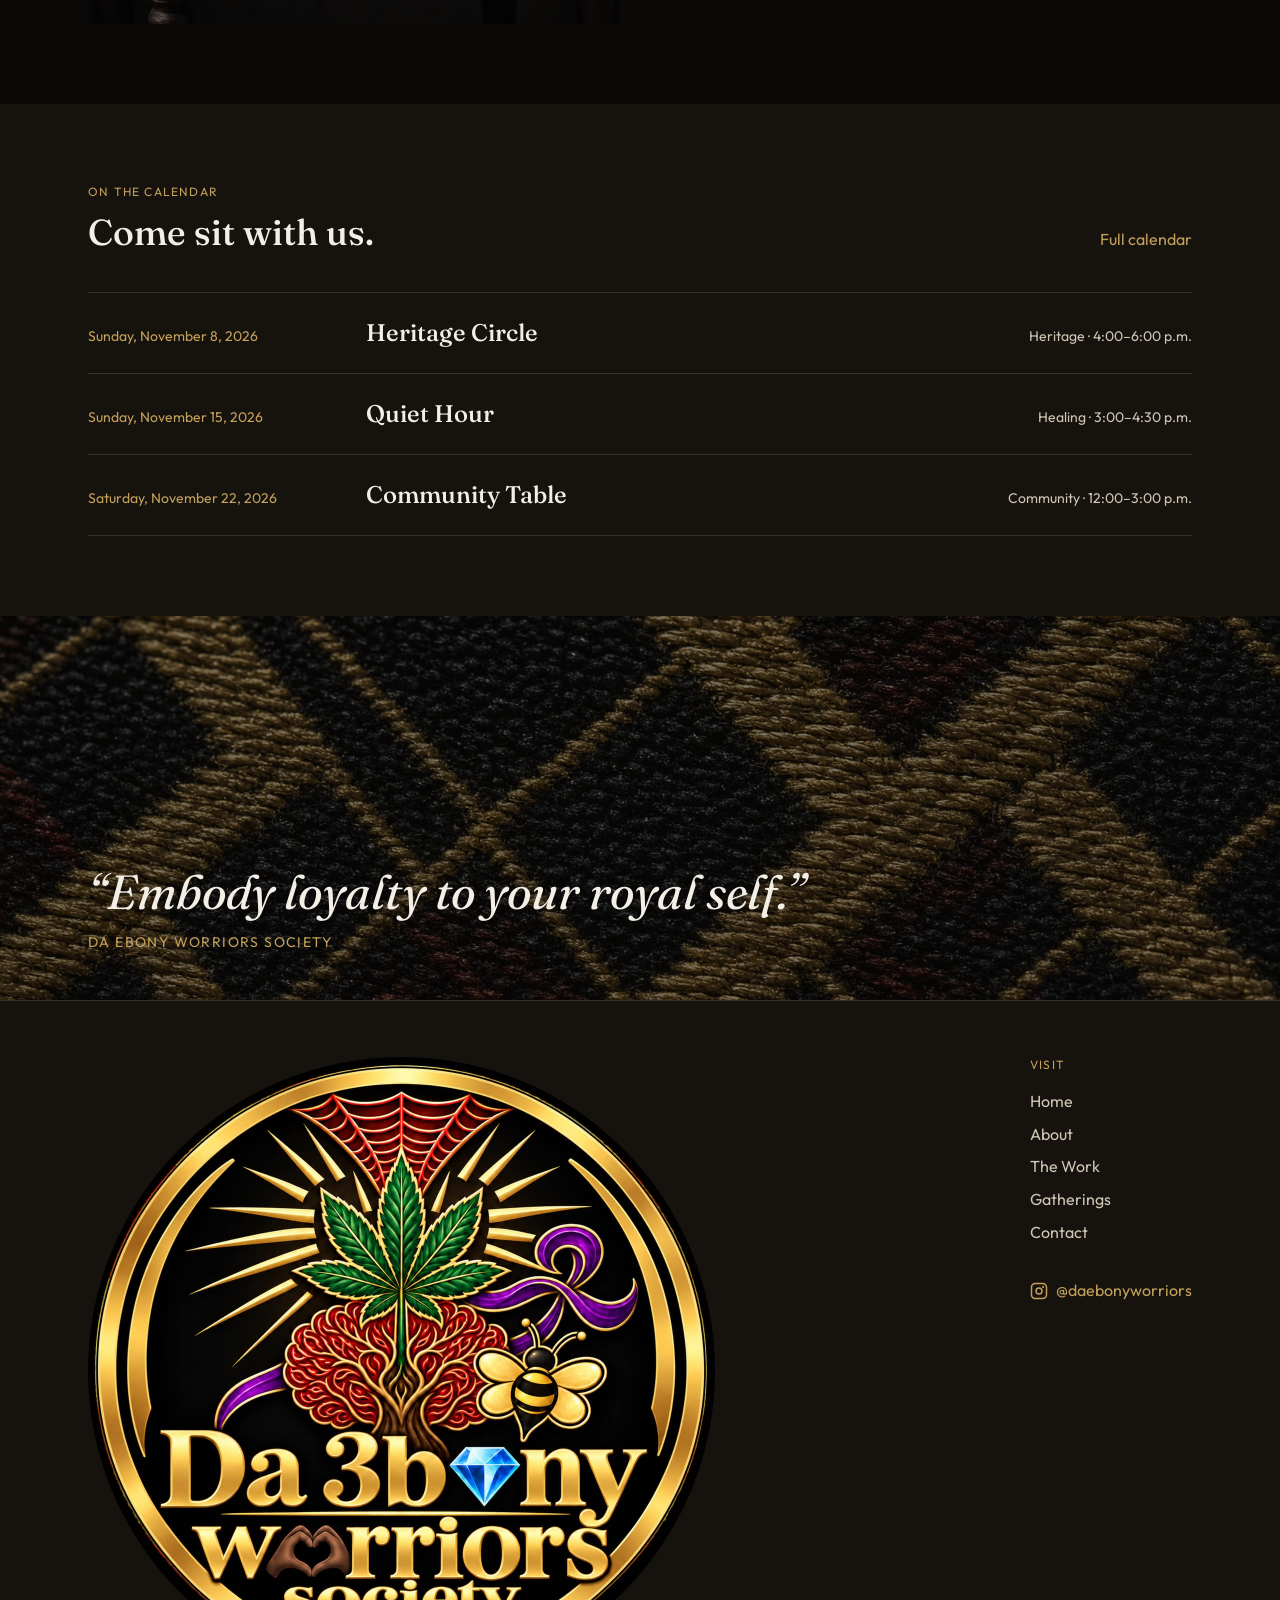
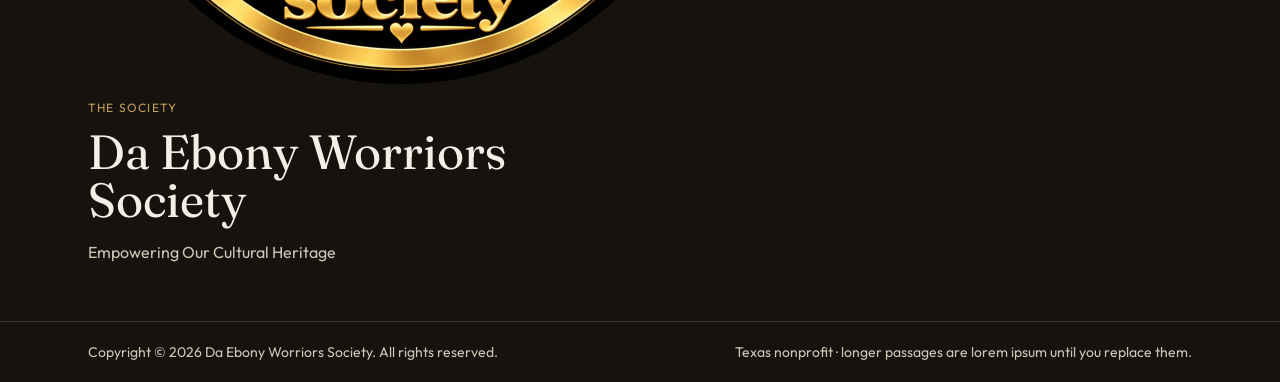
==== commit d8ef12d1: "Added Logo and fixed the device issue" ====
--- a/index.html
+++ b/index.html
@@ -2,11 +2,11 @@
 <html lang="en">
 <head>
   <meta charset="utf-8">
-  <meta name="viewport" content="width=device-width, initial-scale=1">
-  <title>Da Ebony Warriors Society — Empowering Our Cultural Heritage</title>
-  <meta name="description" content="Da Ebony Warriors Society. Empowering Our Cultural Heritage. A Texas society for healing, heritage, and community.">
+  <meta name="viewport" content="width=device-width, initial-scale=1, viewport-fit=cover, interactive-widget=resizes-content">
+  <title>Da Ebony Worriors Society — Empowering Our Cultural Heritage</title>
+  <meta name="description" content="Da Ebony Worriors Society. Empowering Our Cultural Heritage. A Texas society for healing, heritage, and community.">
   <meta name="theme-color" content="#0c0a08">
-  <link rel="icon" href="favicon.svg" type="image/svg+xml">
+  <link rel="icon" href="images/logo.jpg" type="image/jpeg">
   <link rel="preconnect" href="https://fonts.googleapis.com">
   <link rel="preconnect" href="https://fonts.gstatic.com" crossorigin>
   <link href="https://fonts.googleapis.com/css2?family=Fraunces:ital,opsz,wght@0,9..144,500;0,9..144,620;1,9..144,500&family=Outfit:wght@300;400;500;600&display=swap" rel="stylesheet">
@@ -18,11 +18,11 @@
 <a href="#content" class="sr-only focus:not-sr-only focus:fixed focus:top-3 focus:left-3 focus:z-50 focus:bg-gold focus:px-4 focus:py-3 focus:text-ink">Skip to content</a>
 <header class="sticky top-0 z-40 border-b border-line bg-ink/95 backdrop-blur-md">
   <div class="mx-auto flex max-w-6xl items-center justify-between gap-4 px-6 py-3">
-    <a href="index.html" class="flex items-center gap-3" aria-label="Da Ebony Warriors Society home">
-      <span class="grid h-11 w-11 place-items-center border border-gold font-display text-xs tracking-widest text-gold">DEWS</span>
+    <a href="index.html" class="flex items-center gap-3" aria-label="Da Ebony Worriors Society home">
+      <img src="images/logo.jpg" alt="" class="h-14 w-14 rounded-full object-cover md:h-16 md:w-16">
       <span class="leading-tight">
         <span class="block font-display text-lg text-ivory">Da Ebony</span>
-        <span class="block text-xs tracking-widest text-gold uppercase">Warriors Society</span>
+        <span class="block text-xs tracking-widest text-gold uppercase">Worriors Society</span>
       </span>
     </a>
     <nav class="hidden items-center gap-7 md:flex" aria-label="Primary"><a class="text-sm tracking-wide text-gold" href="index.html">Home</a><a class="text-sm tracking-wide text-ivory-dim hover:text-ivory" href="about.html">About</a><a class="text-sm tracking-wide text-ivory-dim hover:text-ivory" href="work.html">The Work</a><a class="text-sm tracking-wide text-ivory-dim hover:text-ivory" href="gatherings.html">Gatherings</a><a class="text-sm tracking-wide text-ivory-dim hover:text-ivory" href="contact.html">Contact</a></nav>
@@ -39,6 +39,7 @@
   <img src="images/hall.jpg" alt="An empty wood-paneled gathering room at dusk, chairs in a circle around a table with gold cloth" class="absolute inset-0 h-full w-full object-cover">
   <div class="hero-scrim absolute inset-0"></div>
   <div class="relative mx-auto flex min-h-screen max-w-6xl flex-col justify-end px-6 pt-28 pb-16">
+    <img src="images/logo.jpg" alt="Da Ebony Worriors Society seal" class="mb-6 h-28 w-28 rounded-full object-cover md:h-36 md:w-36">
     <p class="text-xs tracking-widest text-gold uppercase">Texas · Founded 2026</p>
     <h1 class="mt-4 max-w-4xl font-display text-5xl text-ivory md:text-7xl">Empowering Our Cultural Heritage</h1>
     <p class="mt-5 max-w-xl text-lg text-ivory">Embody loyalty to your royal self.</p>
@@ -71,7 +72,7 @@
   <div class="absolute inset-0 flex items-end bg-ink/55">
     <blockquote class="mx-auto w-full max-w-6xl px-6 py-12">
       <p class="max-w-3xl font-display text-4xl text-ivory italic md:text-5xl">“Embody loyalty to your royal self.”</p>
-      <footer class="mt-4 text-sm tracking-widest text-gold uppercase">Da Ebony Warriors Society</footer>
+      <footer class="mt-4 text-sm tracking-widest text-gold uppercase">Da Ebony Worriors Society</footer>
     </blockquote>
   </div>
 </section>
@@ -80,8 +81,9 @@
 <footer class="border-t border-line bg-ink-2">
   <div class="mx-auto grid max-w-6xl gap-10 px-6 py-14 md:grid-cols-12">
     <div class="md:col-span-7">
-      <p class="text-xs tracking-widest text-gold uppercase">The society</p>
-      <p class="mt-3 max-w-xl font-display text-4xl text-ivory md:text-5xl">Da Ebony Warriors Society</p>
+      <img src="images/logo.jpg" alt="" class="h-24 w-24 rounded-full object-cover">
+      <p class="mt-4 text-xs tracking-widest text-gold uppercase">The society</p>
+      <p class="mt-3 max-w-xl font-display text-4xl text-ivory md:text-5xl">Da Ebony Worriors Society</p>
       <p class="mt-4 max-w-md text-ivory-dim">Empowering Our Cultural Heritage</p>
     </div>
     <div class="md:col-span-5 md:justify-self-end">
@@ -92,7 +94,7 @@
   </div>
   <div class="border-t border-line">
     <div class="mx-auto flex max-w-6xl flex-col gap-2 px-6 py-5 text-sm text-ivory-dim md:flex-row md:items-center md:justify-between">
-      <p>Copyright © 2026 Da Ebony Warriors Society. All rights reserved.</p>
+      <p>Copyright © 2026 Da Ebony Worriors Society. All rights reserved.</p>
       <p>Texas nonprofit · longer passages are lorem ipsum until you replace them.</p>
     </div>
   </div>
--- a/css/extras.css
+++ b/css/extras.css
@@ -2,3 +2,37 @@
 summary { list-style: none; cursor: pointer; }
 summary::-webkit-details-marker { display: none; }
 .gathering[hidden] { display: none; }
+
+html { overflow-x: clip; color-scheme: dark; -webkit-text-size-adjust: 100%; text-size-adjust: 100%; }
+body { padding-left: env(safe-area-inset-left); padding-right: env(safe-area-inset-right); }
+img { max-width: 100%; }
+.min-h-screen { min-height: 100dvh; }
+input, textarea, select { font-size: 1rem; }
+header > div > a:first-child { min-width: 0; }
+header .leading-tight { min-width: 0; }
+header details nav { max-height: calc(100dvh - 4.5rem); overflow: auto; }
+header { padding-top: env(safe-area-inset-top); }
+footer { padding-bottom: env(safe-area-inset-bottom); }
+
+@media (max-width: 64rem) {
+  header > div > a.bg-gold { display: none; }
+  .md\:grid-cols-4 { grid-template-columns: repeat(2, minmax(0, 1fr)); }
+}
+@media (max-width: 40rem) {
+  header > div { padding-left: 1rem; padding-right: 1rem; gap: 0.75rem; }
+  header img.rounded-full { width: 2.75rem; height: 2.75rem; }
+  header .leading-tight > span { display: block; overflow: hidden; text-overflow: ellipsis; white-space: nowrap; }
+  header .leading-tight > span:last-child { letter-spacing: 0.08em; }
+  main .px-6, header details nav { padding-left: 1rem; padding-right: 1rem; }
+  h1.font-display { font-size: 2.25rem; }
+  .md\:grid-cols-4 { grid-template-columns: minmax(0, 1fr); }
+  form button[type="submit"] { width: 100%; justify-content: center; }
+  section.bg-blood a { width: 100%; justify-content: center; }
+}
+@media (max-height: 36rem) and (orientation: landscape) {
+  section.relative.min-h-screen > .relative { padding-top: 4.5rem; padding-bottom: 1rem; }
+  section.relative.min-h-screen h1 { font-size: 1.7rem; margin-top: 0.35rem; }
+  section.relative.min-h-screen img.rounded-full { width: 3.25rem; height: 3.25rem; margin-bottom: 0.35rem; }
+  section.relative.min-h-screen .mt-5 { margin-top: 0.5rem; }
+  section.relative.min-h-screen .mt-8 { margin-top: 0.65rem; }
+}
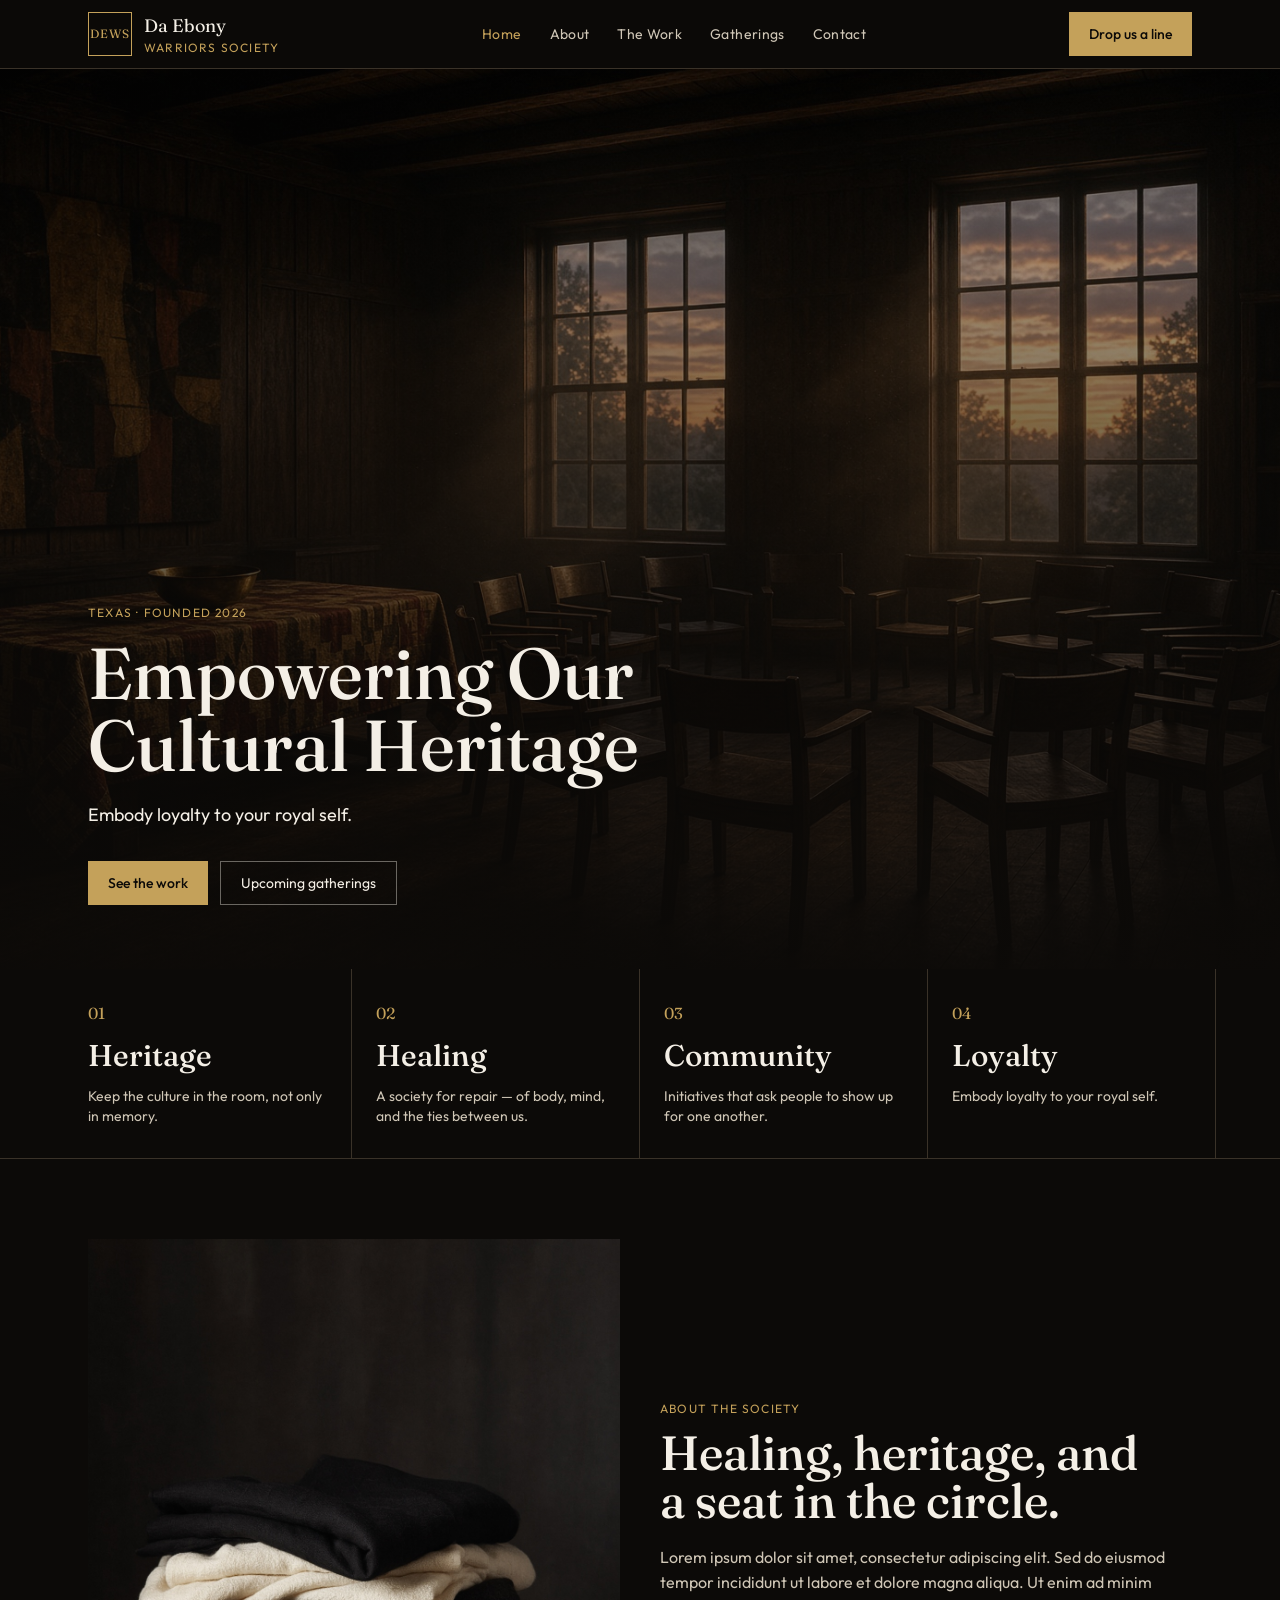
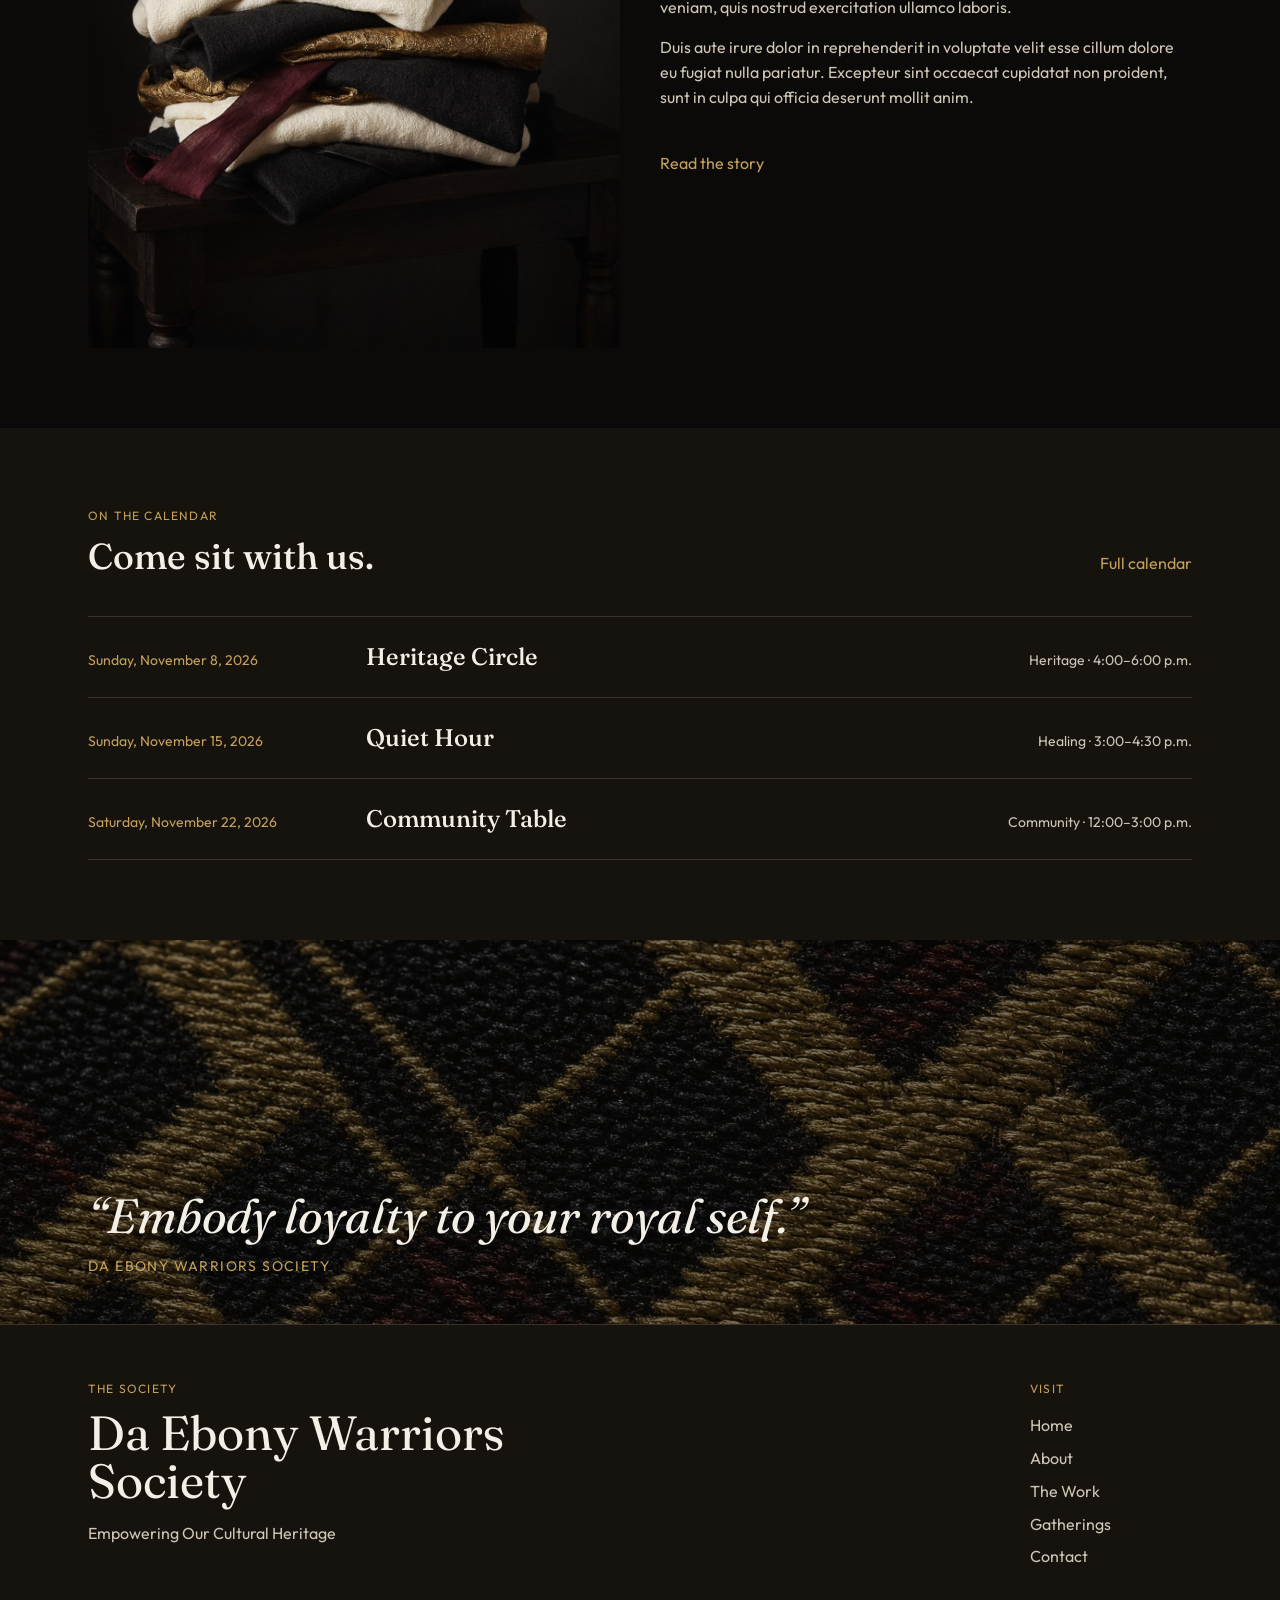
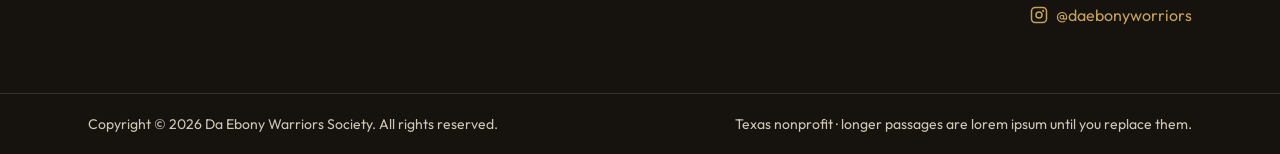
==== commit 65aeb247: "Revert "Added Logo and fixed the device issue" This reverts commit d8ef12d1d0499237071f876439cd5d564" ====
--- a/index.html
+++ b/index.html
@@ -2,11 +2,11 @@
 <html lang="en">
 <head>
   <meta charset="utf-8">
-  <meta name="viewport" content="width=device-width, initial-scale=1, viewport-fit=cover, interactive-widget=resizes-content">
-  <title>Da Ebony Worriors Society — Empowering Our Cultural Heritage</title>
-  <meta name="description" content="Da Ebony Worriors Society. Empowering Our Cultural Heritage. A Texas society for healing, heritage, and community.">
+  <meta name="viewport" content="width=device-width, initial-scale=1">
+  <title>Da Ebony Warriors Society — Empowering Our Cultural Heritage</title>
+  <meta name="description" content="Da Ebony Warriors Society. Empowering Our Cultural Heritage. A Texas society for healing, heritage, and community.">
   <meta name="theme-color" content="#0c0a08">
-  <link rel="icon" href="images/logo.jpg" type="image/jpeg">
+  <link rel="icon" href="favicon.svg" type="image/svg+xml">
   <link rel="preconnect" href="https://fonts.googleapis.com">
   <link rel="preconnect" href="https://fonts.gstatic.com" crossorigin>
   <link href="https://fonts.googleapis.com/css2?family=Fraunces:ital,opsz,wght@0,9..144,500;0,9..144,620;1,9..144,500&family=Outfit:wght@300;400;500;600&display=swap" rel="stylesheet">
@@ -18,11 +18,11 @@
 <a href="#content" class="sr-only focus:not-sr-only focus:fixed focus:top-3 focus:left-3 focus:z-50 focus:bg-gold focus:px-4 focus:py-3 focus:text-ink">Skip to content</a>
 <header class="sticky top-0 z-40 border-b border-line bg-ink/95 backdrop-blur-md">
   <div class="mx-auto flex max-w-6xl items-center justify-between gap-4 px-6 py-3">
-    <a href="index.html" class="flex items-center gap-3" aria-label="Da Ebony Worriors Society home">
-      <img src="images/logo.jpg" alt="" class="h-14 w-14 rounded-full object-cover md:h-16 md:w-16">
+    <a href="index.html" class="flex items-center gap-3" aria-label="Da Ebony Warriors Society home">
+      <span class="grid h-11 w-11 place-items-center border border-gold font-display text-xs tracking-widest text-gold">DEWS</span>
       <span class="leading-tight">
         <span class="block font-display text-lg text-ivory">Da Ebony</span>
-        <span class="block text-xs tracking-widest text-gold uppercase">Worriors Society</span>
+        <span class="block text-xs tracking-widest text-gold uppercase">Warriors Society</span>
       </span>
     </a>
     <nav class="hidden items-center gap-7 md:flex" aria-label="Primary"><a class="text-sm tracking-wide text-gold" href="index.html">Home</a><a class="text-sm tracking-wide text-ivory-dim hover:text-ivory" href="about.html">About</a><a class="text-sm tracking-wide text-ivory-dim hover:text-ivory" href="work.html">The Work</a><a class="text-sm tracking-wide text-ivory-dim hover:text-ivory" href="gatherings.html">Gatherings</a><a class="text-sm tracking-wide text-ivory-dim hover:text-ivory" href="contact.html">Contact</a></nav>
@@ -39,7 +39,6 @@
   <img src="images/hall.jpg" alt="An empty wood-paneled gathering room at dusk, chairs in a circle around a table with gold cloth" class="absolute inset-0 h-full w-full object-cover">
   <div class="hero-scrim absolute inset-0"></div>
   <div class="relative mx-auto flex min-h-screen max-w-6xl flex-col justify-end px-6 pt-28 pb-16">
-    <img src="images/logo.jpg" alt="Da Ebony Worriors Society seal" class="mb-6 h-28 w-28 rounded-full object-cover md:h-36 md:w-36">
     <p class="text-xs tracking-widest text-gold uppercase">Texas · Founded 2026</p>
     <h1 class="mt-4 max-w-4xl font-display text-5xl text-ivory md:text-7xl">Empowering Our Cultural Heritage</h1>
     <p class="mt-5 max-w-xl text-lg text-ivory">Embody loyalty to your royal self.</p>
@@ -72,7 +71,7 @@
   <div class="absolute inset-0 flex items-end bg-ink/55">
     <blockquote class="mx-auto w-full max-w-6xl px-6 py-12">
       <p class="max-w-3xl font-display text-4xl text-ivory italic md:text-5xl">“Embody loyalty to your royal self.”</p>
-      <footer class="mt-4 text-sm tracking-widest text-gold uppercase">Da Ebony Worriors Society</footer>
+      <footer class="mt-4 text-sm tracking-widest text-gold uppercase">Da Ebony Warriors Society</footer>
     </blockquote>
   </div>
 </section>
@@ -81,9 +80,8 @@
 <footer class="border-t border-line bg-ink-2">
   <div class="mx-auto grid max-w-6xl gap-10 px-6 py-14 md:grid-cols-12">
     <div class="md:col-span-7">
-      <img src="images/logo.jpg" alt="" class="h-24 w-24 rounded-full object-cover">
-      <p class="mt-4 text-xs tracking-widest text-gold uppercase">The society</p>
-      <p class="mt-3 max-w-xl font-display text-4xl text-ivory md:text-5xl">Da Ebony Worriors Society</p>
+      <p class="text-xs tracking-widest text-gold uppercase">The society</p>
+      <p class="mt-3 max-w-xl font-display text-4xl text-ivory md:text-5xl">Da Ebony Warriors Society</p>
       <p class="mt-4 max-w-md text-ivory-dim">Empowering Our Cultural Heritage</p>
     </div>
     <div class="md:col-span-5 md:justify-self-end">
@@ -94,7 +92,7 @@
   </div>
   <div class="border-t border-line">
     <div class="mx-auto flex max-w-6xl flex-col gap-2 px-6 py-5 text-sm text-ivory-dim md:flex-row md:items-center md:justify-between">
-      <p>Copyright © 2026 Da Ebony Worriors Society. All rights reserved.</p>
+      <p>Copyright © 2026 Da Ebony Warriors Society. All rights reserved.</p>
       <p>Texas nonprofit · longer passages are lorem ipsum until you replace them.</p>
     </div>
   </div>
--- a/css/extras.css
+++ b/css/extras.css
@@ -2,37 +2,3 @@
 summary { list-style: none; cursor: pointer; }
 summary::-webkit-details-marker { display: none; }
 .gathering[hidden] { display: none; }
-
-html { overflow-x: clip; color-scheme: dark; -webkit-text-size-adjust: 100%; text-size-adjust: 100%; }
-body { padding-left: env(safe-area-inset-left); padding-right: env(safe-area-inset-right); }
-img { max-width: 100%; }
-.min-h-screen { min-height: 100dvh; }
-input, textarea, select { font-size: 1rem; }
-header > div > a:first-child { min-width: 0; }
-header .leading-tight { min-width: 0; }
-header details nav { max-height: calc(100dvh - 4.5rem); overflow: auto; }
-header { padding-top: env(safe-area-inset-top); }
-footer { padding-bottom: env(safe-area-inset-bottom); }
-
-@media (max-width: 64rem) {
-  header > div > a.bg-gold { display: none; }
-  .md\:grid-cols-4 { grid-template-columns: repeat(2, minmax(0, 1fr)); }
-}
-@media (max-width: 40rem) {
-  header > div { padding-left: 1rem; padding-right: 1rem; gap: 0.75rem; }
-  header img.rounded-full { width: 2.75rem; height: 2.75rem; }
-  header .leading-tight > span { display: block; overflow: hidden; text-overflow: ellipsis; white-space: nowrap; }
-  header .leading-tight > span:last-child { letter-spacing: 0.08em; }
-  main .px-6, header details nav { padding-left: 1rem; padding-right: 1rem; }
-  h1.font-display { font-size: 2.25rem; }
-  .md\:grid-cols-4 { grid-template-columns: minmax(0, 1fr); }
-  form button[type="submit"] { width: 100%; justify-content: center; }
-  section.bg-blood a { width: 100%; justify-content: center; }
-}
-@media (max-height: 36rem) and (orientation: landscape) {
-  section.relative.min-h-screen > .relative { padding-top: 4.5rem; padding-bottom: 1rem; }
-  section.relative.min-h-screen h1 { font-size: 1.7rem; margin-top: 0.35rem; }
-  section.relative.min-h-screen img.rounded-full { width: 3.25rem; height: 3.25rem; margin-bottom: 0.35rem; }
-  section.relative.min-h-screen .mt-5 { margin-top: 0.5rem; }
-  section.relative.min-h-screen .mt-8 { margin-top: 0.65rem; }
-}
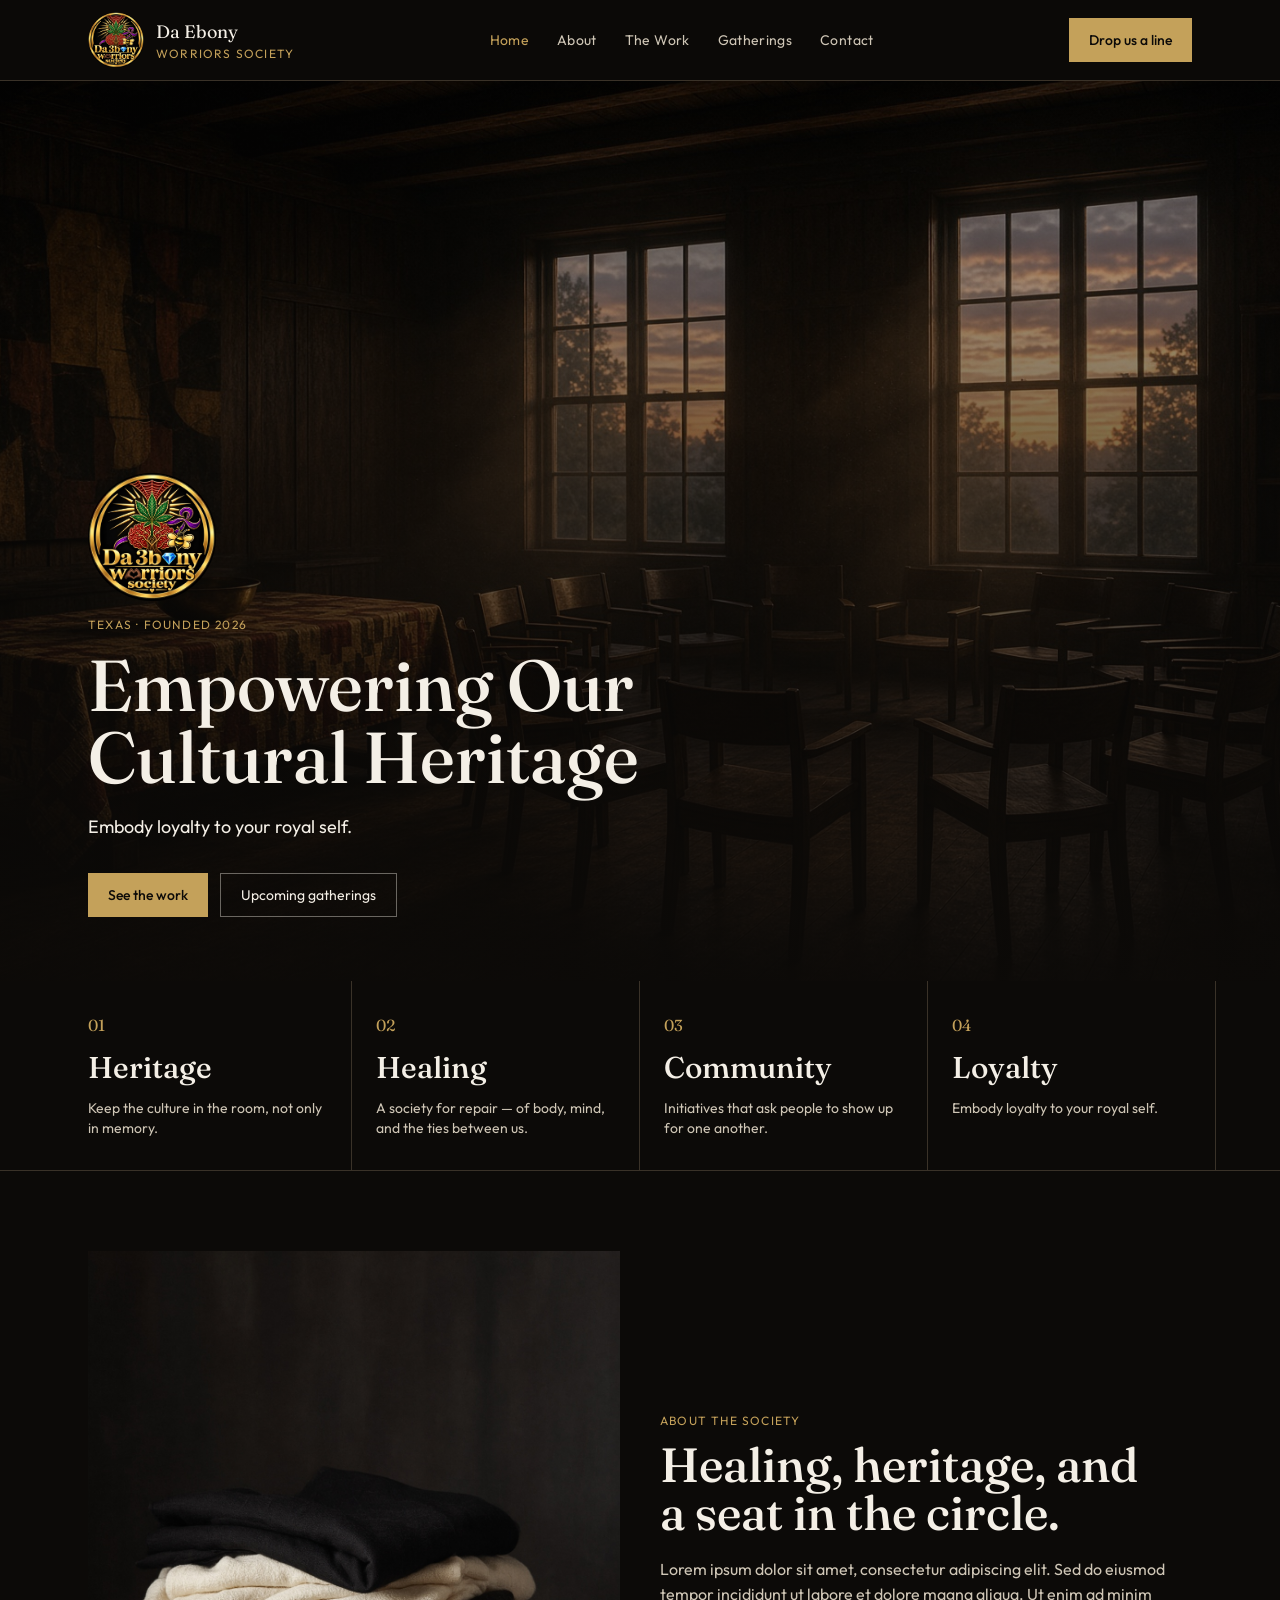
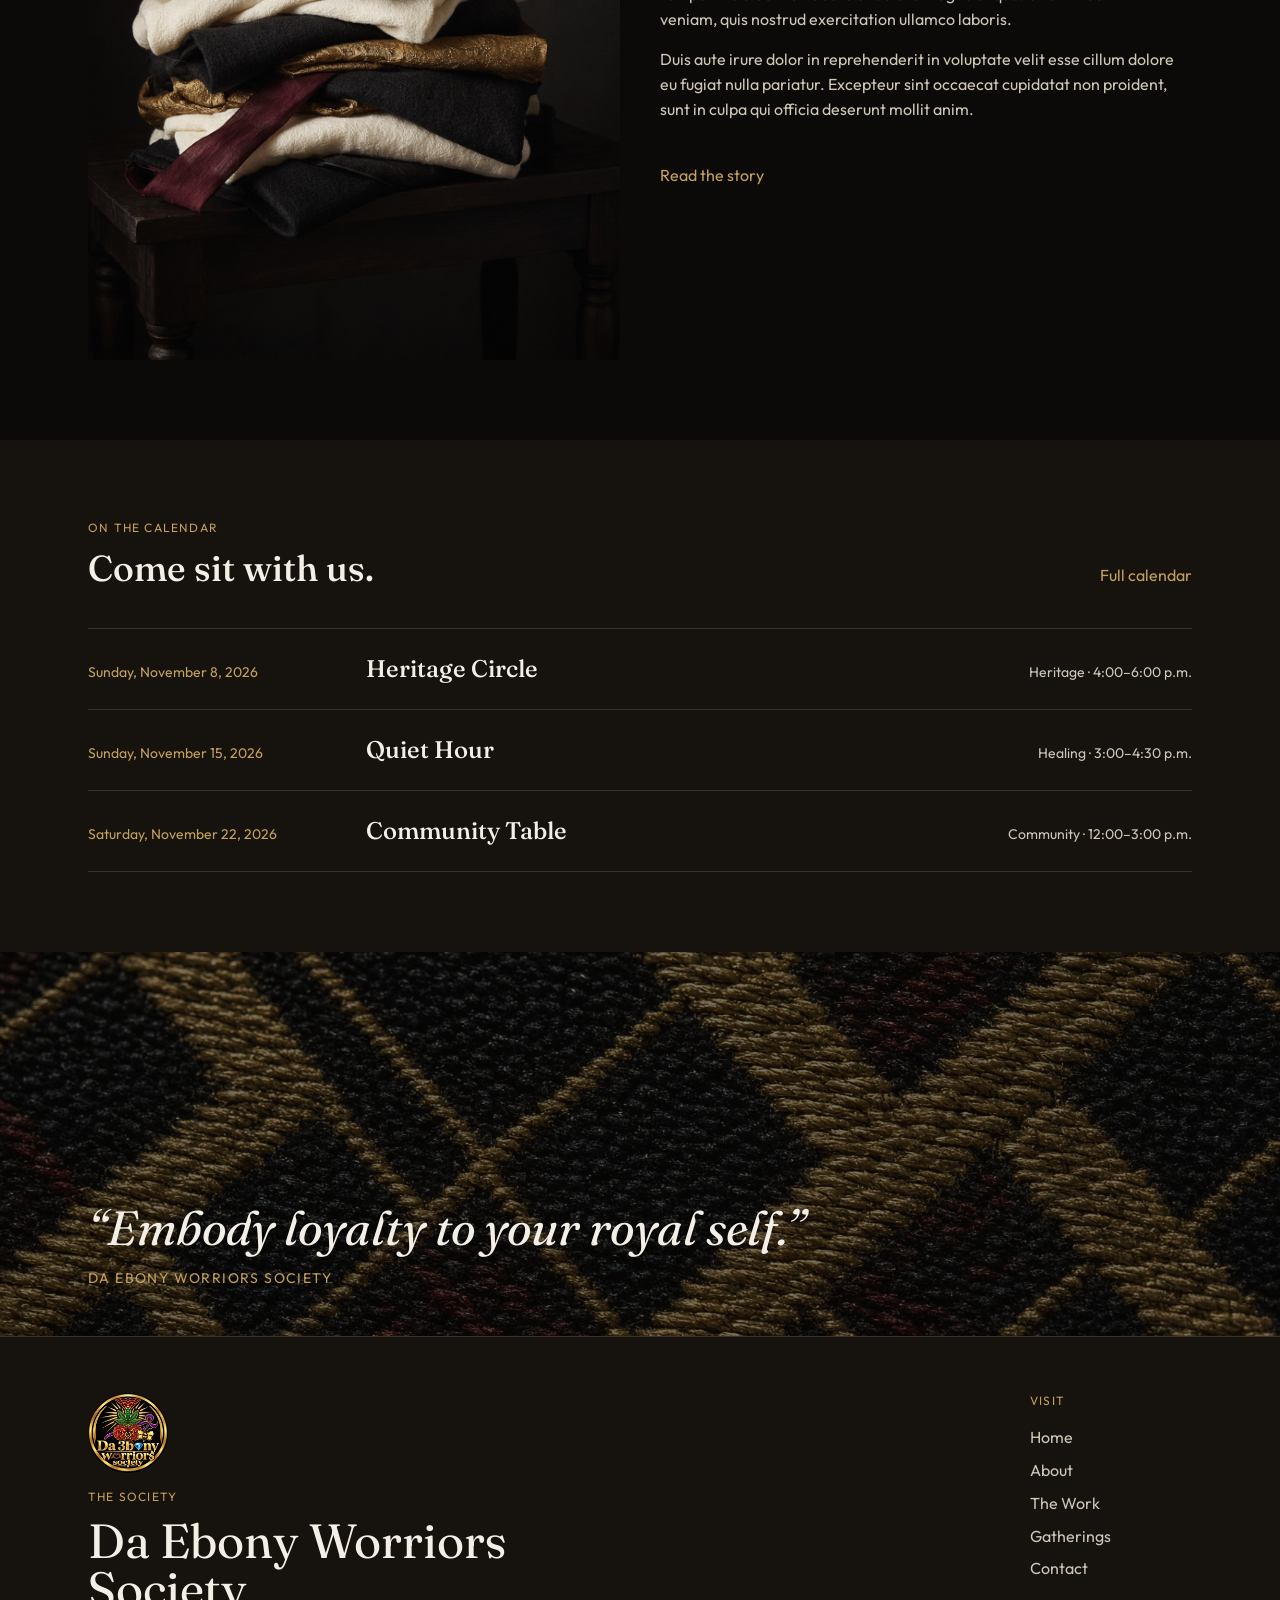
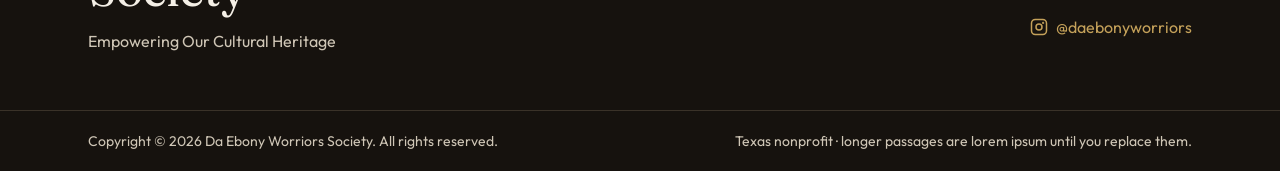
==== commit c75c605a: "logo and device fix" ====
--- a/index.html
+++ b/index.html
@@ -2,11 +2,11 @@
 <html lang="en">
 <head>
   <meta charset="utf-8">
-  <meta name="viewport" content="width=device-width, initial-scale=1">
-  <title>Da Ebony Warriors Society — Empowering Our Cultural Heritage</title>
-  <meta name="description" content="Da Ebony Warriors Society. Empowering Our Cultural Heritage. A Texas society for healing, heritage, and community.">
+  <meta name="viewport" content="width=device-width, initial-scale=1, viewport-fit=cover, interactive-widget=resizes-content">
+  <title>Da Ebony Worriors Society — Empowering Our Cultural Heritage</title>
+  <meta name="description" content="Da Ebony Worriors Society. Empowering Our Cultural Heritage. A Texas society for healing, heritage, and community.">
   <meta name="theme-color" content="#0c0a08">
-  <link rel="icon" href="favicon.svg" type="image/svg+xml">
+  <link rel="icon" href="images/logo.jpg" type="image/jpeg">
   <link rel="preconnect" href="https://fonts.googleapis.com">
   <link rel="preconnect" href="https://fonts.gstatic.com" crossorigin>
   <link href="https://fonts.googleapis.com/css2?family=Fraunces:ital,opsz,wght@0,9..144,500;0,9..144,620;1,9..144,500&family=Outfit:wght@300;400;500;600&display=swap" rel="stylesheet">
@@ -18,11 +18,11 @@
 <a href="#content" class="sr-only focus:not-sr-only focus:fixed focus:top-3 focus:left-3 focus:z-50 focus:bg-gold focus:px-4 focus:py-3 focus:text-ink">Skip to content</a>
 <header class="sticky top-0 z-40 border-b border-line bg-ink/95 backdrop-blur-md">
   <div class="mx-auto flex max-w-6xl items-center justify-between gap-4 px-6 py-3">
-    <a href="index.html" class="flex items-center gap-3" aria-label="Da Ebony Warriors Society home">
-      <span class="grid h-11 w-11 place-items-center border border-gold font-display text-xs tracking-widest text-gold">DEWS</span>
+    <a href="index.html" class="flex items-center gap-3" aria-label="Da Ebony Worriors Society home">
+      <img src="images/logo.jpg" alt="" class="logo-mark" width="56" height="56">
       <span class="leading-tight">
         <span class="block font-display text-lg text-ivory">Da Ebony</span>
-        <span class="block text-xs tracking-widest text-gold uppercase">Warriors Society</span>
+        <span class="block text-xs tracking-widest text-gold uppercase">Worriors Society</span>
       </span>
     </a>
     <nav class="hidden items-center gap-7 md:flex" aria-label="Primary"><a class="text-sm tracking-wide text-gold" href="index.html">Home</a><a class="text-sm tracking-wide text-ivory-dim hover:text-ivory" href="about.html">About</a><a class="text-sm tracking-wide text-ivory-dim hover:text-ivory" href="work.html">The Work</a><a class="text-sm tracking-wide text-ivory-dim hover:text-ivory" href="gatherings.html">Gatherings</a><a class="text-sm tracking-wide text-ivory-dim hover:text-ivory" href="contact.html">Contact</a></nav>
@@ -39,6 +39,7 @@
   <img src="images/hall.jpg" alt="An empty wood-paneled gathering room at dusk, chairs in a circle around a table with gold cloth" class="absolute inset-0 h-full w-full object-cover">
   <div class="hero-scrim absolute inset-0"></div>
   <div class="relative mx-auto flex min-h-screen max-w-6xl flex-col justify-end px-6 pt-28 pb-16">
+    <img src="images/logo.jpg" alt="Da Ebony Worriors Society seal" class="logo-seal" width="112" height="112">
     <p class="text-xs tracking-widest text-gold uppercase">Texas · Founded 2026</p>
     <h1 class="mt-4 max-w-4xl font-display text-5xl text-ivory md:text-7xl">Empowering Our Cultural Heritage</h1>
     <p class="mt-5 max-w-xl text-lg text-ivory">Embody loyalty to your royal self.</p>
@@ -71,7 +72,7 @@
   <div class="absolute inset-0 flex items-end bg-ink/55">
     <blockquote class="mx-auto w-full max-w-6xl px-6 py-12">
       <p class="max-w-3xl font-display text-4xl text-ivory italic md:text-5xl">“Embody loyalty to your royal self.”</p>
-      <footer class="mt-4 text-sm tracking-widest text-gold uppercase">Da Ebony Warriors Society</footer>
+      <footer class="mt-4 text-sm tracking-widest text-gold uppercase">Da Ebony Worriors Society</footer>
     </blockquote>
   </div>
 </section>
@@ -80,8 +81,9 @@
 <footer class="border-t border-line bg-ink-2">
   <div class="mx-auto grid max-w-6xl gap-10 px-6 py-14 md:grid-cols-12">
     <div class="md:col-span-7">
-      <p class="text-xs tracking-widest text-gold uppercase">The society</p>
-      <p class="mt-3 max-w-xl font-display text-4xl text-ivory md:text-5xl">Da Ebony Warriors Society</p>
+      <img src="images/logo.jpg" alt="" class="logo-footer" width="80" height="80">
+      <p class="mt-4 text-xs tracking-widest text-gold uppercase">The society</p>
+      <p class="mt-3 max-w-xl font-display text-4xl text-ivory md:text-5xl">Da Ebony Worriors Society</p>
       <p class="mt-4 max-w-md text-ivory-dim">Empowering Our Cultural Heritage</p>
     </div>
     <div class="md:col-span-5 md:justify-self-end">
@@ -92,7 +94,7 @@
   </div>
   <div class="border-t border-line">
     <div class="mx-auto flex max-w-6xl flex-col gap-2 px-6 py-5 text-sm text-ivory-dim md:flex-row md:items-center md:justify-between">
-      <p>Copyright © 2026 Da Ebony Warriors Society. All rights reserved.</p>
+      <p>Copyright © 2026 Da Ebony Worriors Society. All rights reserved.</p>
       <p>Texas nonprofit · longer passages are lorem ipsum until you replace them.</p>
     </div>
   </div>
--- a/css/extras.css
+++ b/css/extras.css
@@ -2,3 +2,66 @@
 summary { list-style: none; cursor: pointer; }
 summary::-webkit-details-marker { display: none; }
 .gathering[hidden] { display: none; }
+
+html { overflow-x: clip; color-scheme: dark; -webkit-text-size-adjust: 100%; text-size-adjust: 100%; }
+body { padding-left: env(safe-area-inset-left); padding-right: env(safe-area-inset-right); }
+img { max-width: 100%; }
+.min-h-screen { min-height: 100dvh; }
+input, textarea, select { font-size: 1rem; }
+header > div > a:first-child { min-width: 0; }
+header .leading-tight { min-width: 0; }
+header details nav { max-height: calc(100dvh - 4.5rem); overflow: auto; }
+header { padding-top: env(safe-area-inset-top); }
+footer { padding-bottom: env(safe-area-inset-bottom); }
+
+@media (max-width: 64rem) {
+  header > div > a.bg-gold { display: none; }
+  .md\:grid-cols-4 { grid-template-columns: repeat(2, minmax(0, 1fr)); }
+}
+@media (max-width: 40rem) {
+  header > div { padding-left: 1rem; padding-right: 1rem; gap: 0.75rem; }
+  header .leading-tight > span { display: block; overflow: hidden; text-overflow: ellipsis; white-space: nowrap; }
+  header .leading-tight > span:last-child { letter-spacing: 0.08em; }
+  main .px-6, header details nav { padding-left: 1rem; padding-right: 1rem; }
+  h1.font-display { font-size: 2.25rem; }
+  .md\:grid-cols-4 { grid-template-columns: minmax(0, 1fr); }
+  form button[type="submit"] { width: 100%; justify-content: center; }
+  section.bg-blood a { width: 100%; justify-content: center; }
+}
+@media (max-height: 36rem) and (orientation: landscape) {
+  section.relative.min-h-screen > .relative { padding-top: 4.5rem; padding-bottom: 1rem; }
+  section.relative.min-h-screen h1 { font-size: 1.7rem; margin-top: 0.35rem; }
+  .logo-seal { width: 3.25rem; height: 3.25rem; margin-bottom: 0.35rem; }
+  section.relative.min-h-screen .mt-5 { margin-top: 0.5rem; }
+  section.relative.min-h-screen .mt-8 { margin-top: 0.65rem; }
+}
+
+.logo-mark,
+.logo-seal,
+.logo-footer {
+  display: block;
+  width: 2.75rem;
+  height: 2.75rem;
+  max-width: 2.75rem;
+  object-fit: cover;
+  border-radius: 9999px;
+  flex-shrink: 0;
+}
+.logo-seal {
+  width: 5rem;
+  height: 5rem;
+  max-width: 5rem;
+  margin-bottom: 1rem;
+}
+.logo-footer {
+  width: 5rem;
+  height: 5rem;
+  max-width: 5rem;
+}
+@media (min-width: 40rem) {
+  .logo-mark { width: 3.5rem; height: 3.5rem; max-width: 3.5rem; }
+  .logo-seal { width: 7rem; height: 7rem; max-width: 7rem; }
+}
+@media (min-width: 48rem) {
+  .logo-seal { width: 8rem; height: 8rem; max-width: 8rem; }
+}
